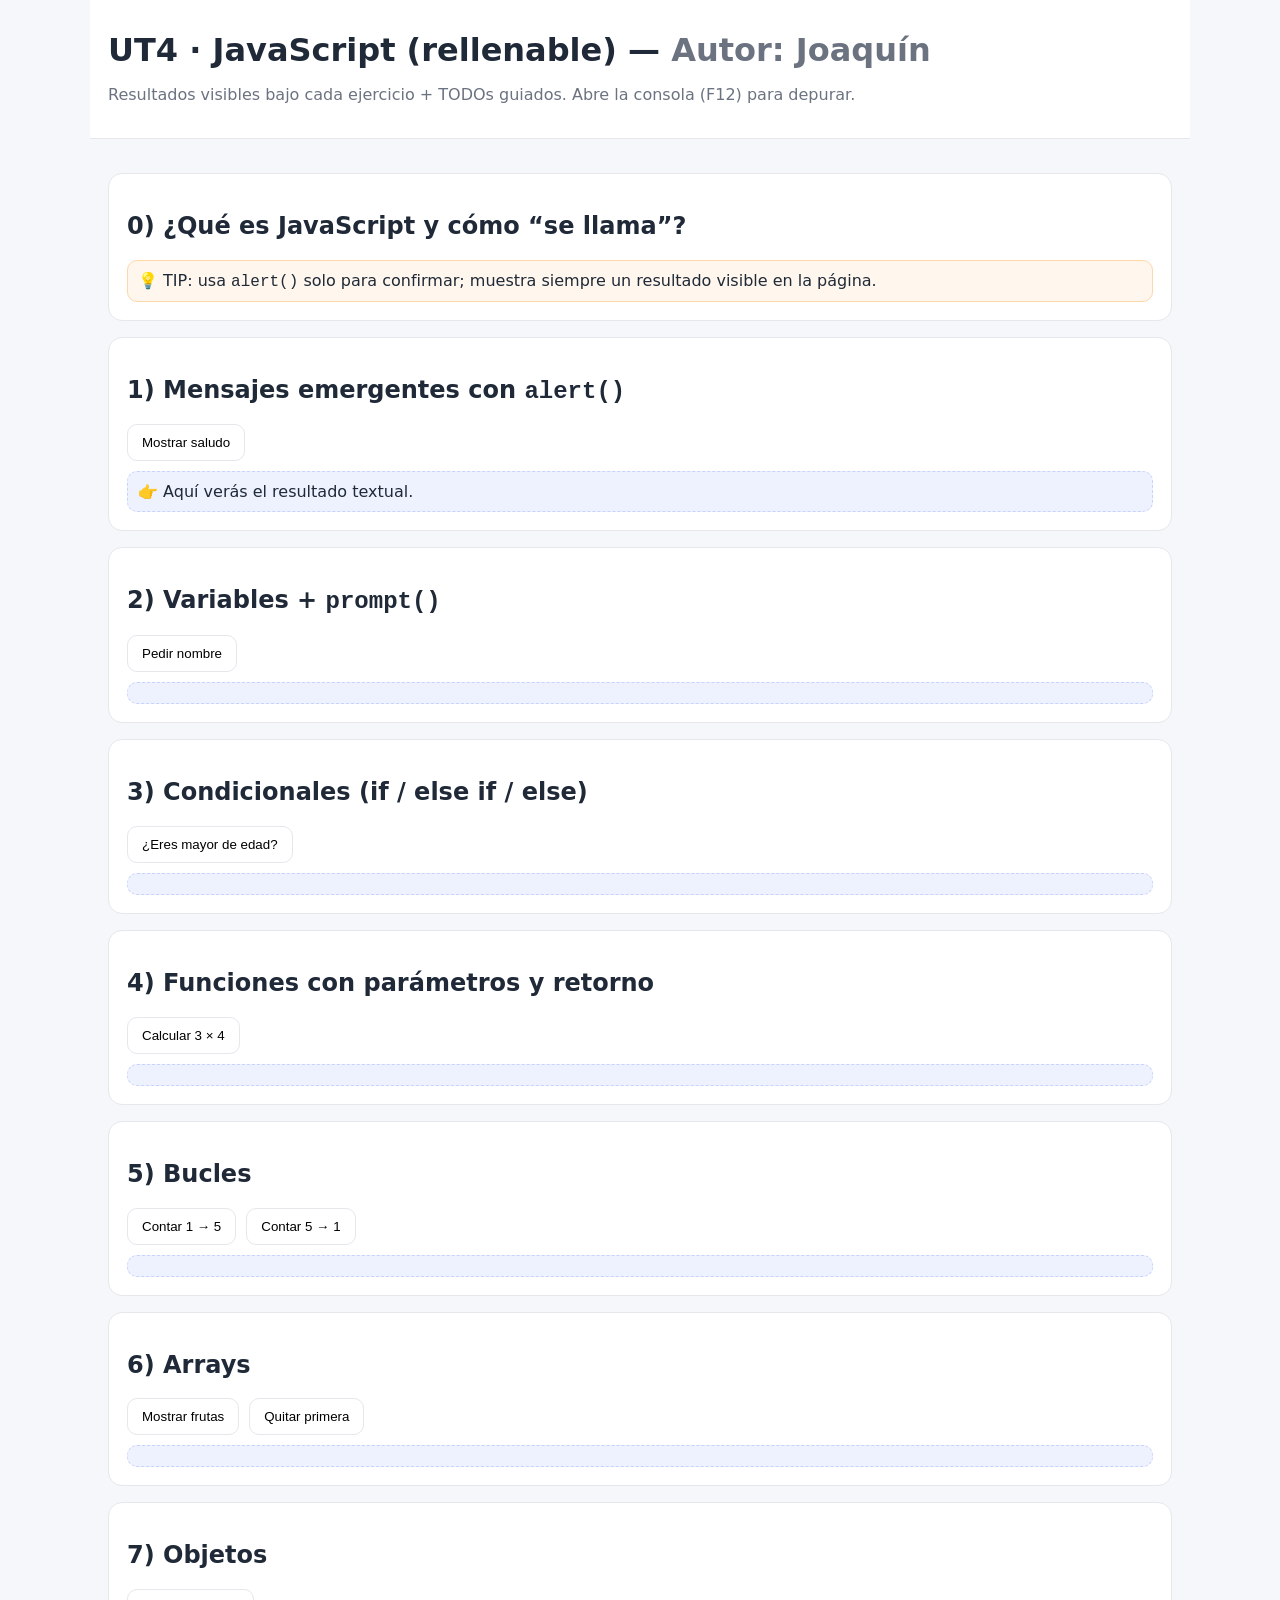
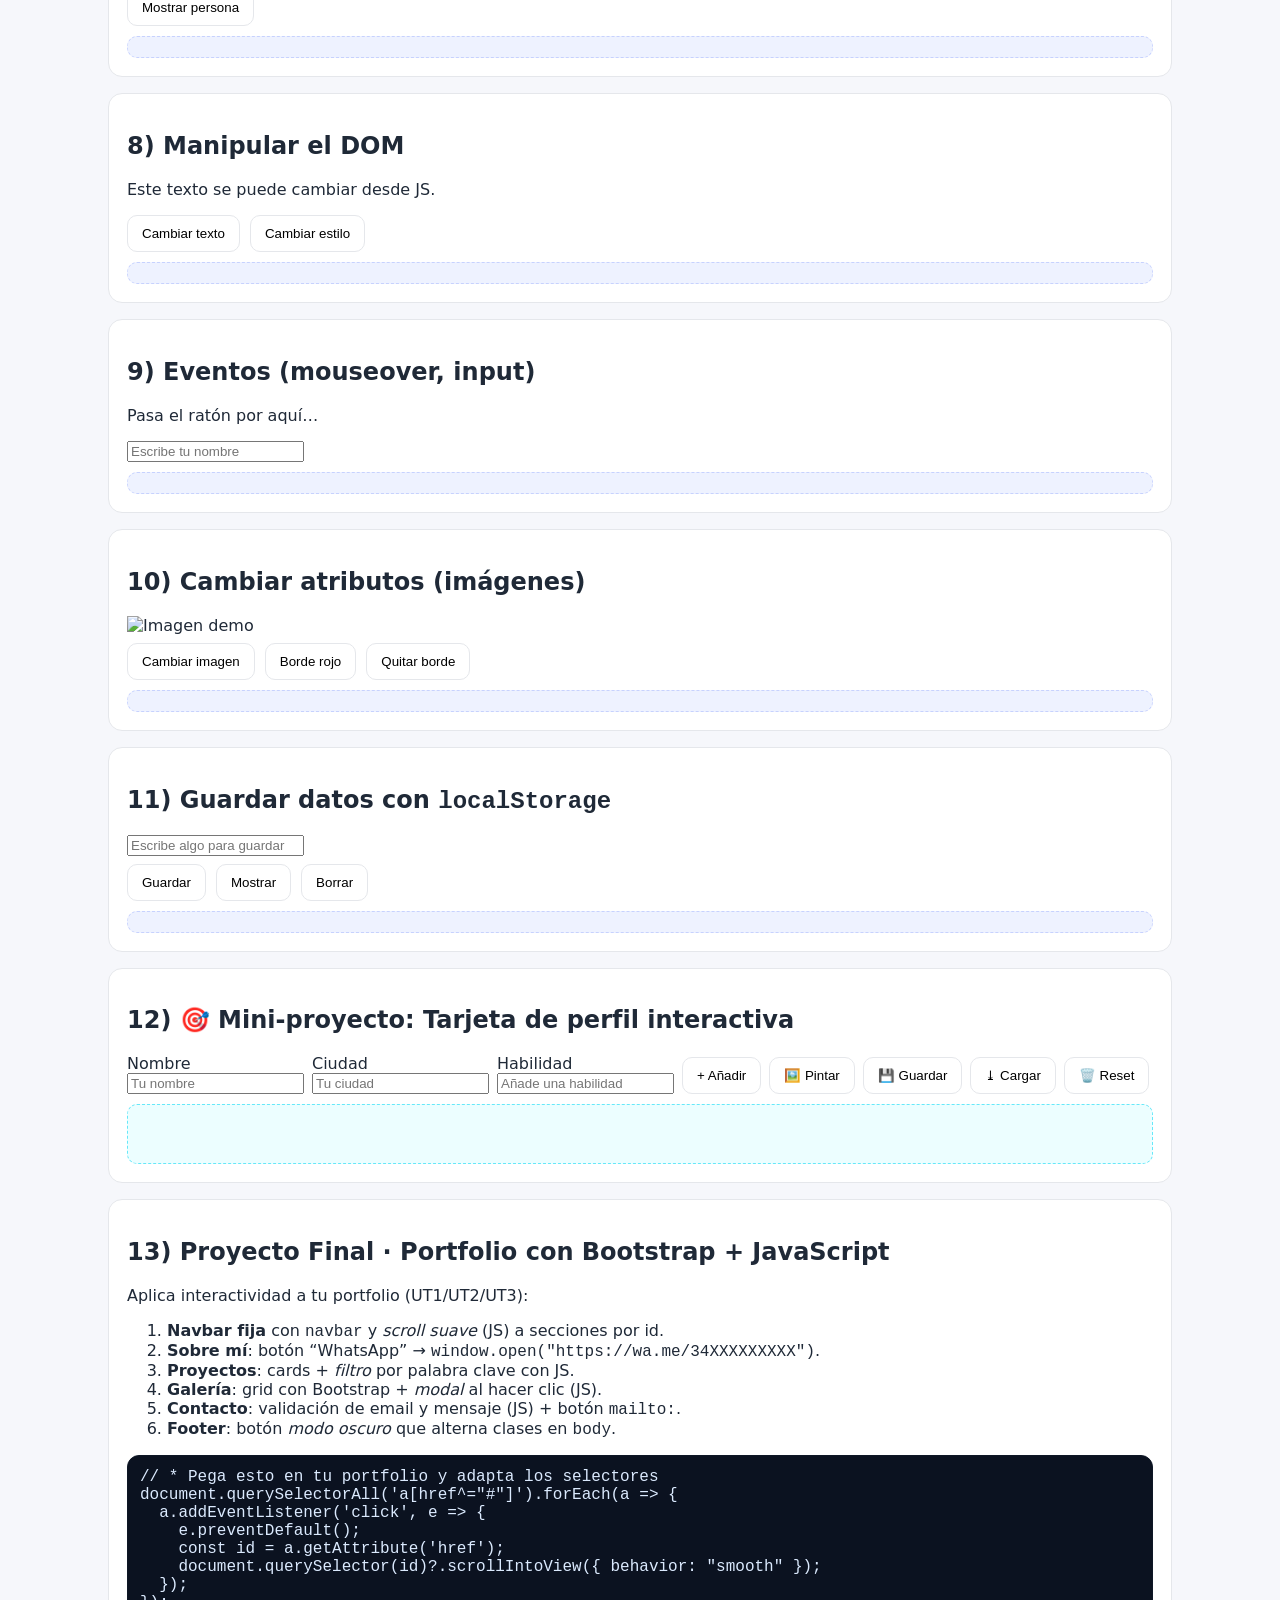
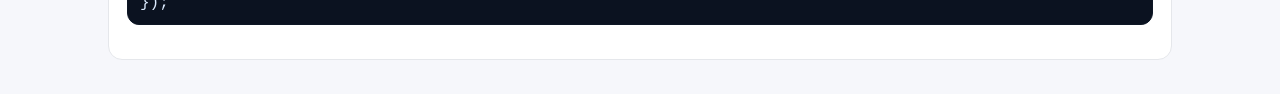
==== Curso Iniciacion/UT4_Plantilla_JavaScript_Rellenable.html @ c69c2118 "first commit" ====
<!DOCTYPE html>
<html lang="es">
<head>
  <meta charset="UTF-8" />
  <meta name="viewport" content="width=device-width, initial-scale=1.0"/>
  <title>UT4 · Plantilla JavaScript Rellenable (Ejemplo)</title>

  <!--
  ╔══════════════════════════════════════════════════════════════════╗
  ║       🧑‍🏫 CLASE JAVASCRIPT · PLANTILLA GUIADA (RELLENABLE)       ║
  ║       Autor: Joaquín — Nivel: iniciación                         ║
  ╚══════════════════════════════════════════════════════════════════╝

  Convención de comentarios (Better Comments):
    ! Importante   → idea clave
    ? Nota         → aclaración útil
    * Ejemplo      → fragmento de referencia
    TODO Alumno    → tarea concreta que tú completas
    ✅ Solución     → propuesta (comentada) para comparar

  Objetivo de UT4 (JavaScript):
    - Entender qué es JS y cómo se conecta a tu HTML.
    - Llamar funciones desde eventos (click, input...), modificar el DOM
      y ver SIEMPRE resultados en pantalla (no solo en alert/console).
    - Practicar variables, condicionales, funciones, bucles, arrays, objetos,
      eventos, DOM, atributos de imágenes y localStorage.
    - Terminar mejorando tu Portfolio (UT1/UT2/UT3) con interactividad.
  -->

  <style>
    :root{ --bg:#f6f7fb; --ink:#1f2937; --card:#ffffff; --muted:#6b7280; --accent:#2563eb; --line:#e5e7eb; }
    *{ box-sizing:border-box }
    body{ font-family: system-ui, -apple-system, Segoe UI, Roboto, Arial, sans-serif; background:var(--bg); color:var(--ink); margin:0; }
    header, main{ max-width:1100px; margin:0 auto; padding:18px }
    header{ position:sticky; top:0; background:var(--card); border-bottom:1px solid var(--line); z-index:10; }
    h1{ margin:.4em 0 }
    .muted{ color:var(--muted) }
    section{ background:var(--card); border:1px solid var(--line); border-radius:14px; padding:18px; margin:16px 0 }
    .acciones{ display:flex; gap:10px; flex-wrap:wrap; margin-top:8px }
    button{ padding:10px 14px; border-radius:10px; border:1px solid var(--line); background:#fff; cursor:pointer }
    button:hover{ transform:translateY(-1px); box-shadow:0 8px 18px rgba(0,0,0,.06) }
    .resultado{ margin-top:10px; padding:10px; background:#eef2ff; border:1px dashed #c7d2fe; border-radius:10px; min-height:22px }
    code, pre{ font-family: ui-monospace, SFMono-Regular, Menlo, Consolas, monospace }
    pre{ background:#0b1220; color:#dbeafe; padding:12px; border-radius:12px; overflow:auto; border:1px solid #0e1726 }
    .tip{ background:#fff7ed; border:1px solid #fed7aa; padding:10px; border-radius:10px; margin-top:10px; }
  </style>
</head>
<body>

<header>
  <h1>UT4 · JavaScript (rellenable) — <span class="muted">Autor: Joaquín</span></h1>
  <p class="muted">Resultados visibles bajo cada ejercicio + TODOs guiados. Abre la consola (F12) para depurar.</p>
</header>

<main>

  <!-- =========================================================
  0) INTRODUCCIÓN
  ========================================================== -->
  <section id="intro">
    <h2>0) ¿Qué es JavaScript y cómo “se llama”?</h2>
    <!--
      ! JS añade interactividad: responde a eventos y modifica el DOM.
      * Flujo típico:
        1) HTML define elementos (botones, textos…).
        2) El usuario hace algo (click) → se ejecuta una función JS.
        3) La función lee/cambia el DOM → ves el cambio en pantalla.
      ? Aquí cada ejercicio tiene un botón y una caja .resultado.
    -->
    <div class="tip">💡 TIP: usa <code>alert()</code> solo para confirmar; muestra siempre un resultado visible en la página.</div>
  </section>

  <!-- =========================================================
  1) alert()
  ========================================================== -->
  <section id="s1">
    <h2>1) Mensajes emergentes con <code>alert()</code></h2>
    <div class="acciones">
      <button onclick="saludar()">Mostrar saludo</button>
    </div>
    <div id="res1" class="resultado">👉 Aquí verás el resultado textual.</div>

    <script>
      function saludar(){
        alert("¡Hola! Bienvenido/a a JavaScript 🎉");
        document.getElementById('res1').innerText = "Se mostró un alert() de saludo.";
      }
    </script>

    <!-- TODO Alumno:
         Crea despedir() que muestre "¡Hasta luego!" y lo deje reflejado en #res1. -->
  </section>

  <!-- =========================================================
  2) prompt() + VARIABLES
  ========================================================== -->
  <section id="s2">
    <h2>2) Variables + <code>prompt()</code></h2>
    <!--
      ! let → variable que cambia | const → constante.
      * prompt(pregunta) devuelve texto o null.
    -->
    <div class="acciones">
      <button onclick="preguntarNombre()">Pedir nombre</button>
    </div>
    <div id="res2" class="resultado"></div>

    <script>
      function preguntarNombre(){
        const nombre = prompt("¿Cómo te llamas?");
        const res = document.getElementById('res2');
        if(nombre){ res.innerText = `Encantado/a, ${nombre}.`; alert(res.innerText); }
        else{ res.innerText = "No escribiste nombre."; }
      }
    </script>

    <!-- TODO Alumno:
         1) Crear preguntarCiudad() y mostrar "Vives en ...".
         2) BONUS: Combina nombre+ciudad en una frase con template strings. -->
  </section>

  <!-- =========================================================
  3) CONDICIONALES
  ========================================================== -->
  <section id="s3">
    <h2>3) Condicionales (if / else if / else)</h2>
    <div class="acciones">
      <button onclick="esMayor()">¿Eres mayor de edad?</button>
    </div>
    <div id="res3" class="resultado"></div>

    <script>
      function esMayor(){
        const edad = Number(prompt("¿Edad?"));
        let msg = "";
        if(Number.isNaN(edad)) msg = "Entrada no válida.";
        else if(edad >= 18) msg = "Mayor de edad ✅";
        else if(edad < 5) msg = "Bebé 👶";
        else msg = "Menor de edad 🚫";
        document.getElementById('res3').innerText = msg;
        alert(msg);
      }
    </script>

    <!-- TODO Alumno:
         comprobarTreinta(): "30 o más" / "menos de 30". BONUS: caso 13–17. -->
  </section>

  <!-- =========================================================
  4) FUNCIONES (parámetros y return)
  ========================================================== -->
  <section id="s4">
    <h2>4) Funciones con parámetros y retorno</h2>
    <div class="acciones">
      <button onclick="demoMultiplicar()">Calcular 3 × 4</button>
    </div>
    <div id="res4" class="resultado"></div>

    <script>
      function multiplicar(a,b){ return a*b; }
      function demoMultiplicar(){
        const r = multiplicar(3,4);
        document.getElementById('res4').innerText = "3 × 4 = " + r;
      }
    </script>

    <!-- TODO Alumno:
         restar(a,b) + demoRestar() con prompt y validación numérica. -->
  </section>

  <!-- =========================================================
  5) BUCLES
  ========================================================== -->
  <section id="s5">
    <h2>5) Bucles</h2>
    <div class="acciones">
      <button onclick="contarAsc()">Contar 1 → 5</button>
      <button onclick="contarDesc()">Contar 5 → 1</button>
    </div>
    <div id="res5" class="resultado"></div>

    <script>
      function contarAsc(){
        let s = "";
        for(let i=1;i<=5;i++){ s += i + (i<5?" • ":""); }
        document.getElementById('res5').innerText = s;
      }
      function contarDesc(){
        let s = "";
        for(let i=5;i>=1;i--){ s += i + (i>1?" • ":""); }
        document.getElementById('res5').innerText = s;
      }
    </script>

    <!-- TODO Alumno:
         Pares 2..10. BONUS: FizzBuzz 1..20. -->
  </section>

  <!-- =========================================================
  6) ARRAYS
  ========================================================== -->
  <section id="s6">
    <h2>6) Arrays</h2>
    <div class="acciones">
      <button onclick="listarFrutas()">Mostrar frutas</button>
      <button onclick="quitarPrimera()">Quitar primera</button>
    </div>
    <div id="res6" class="resultado"></div>

    <script>
      const frutas = ["manzana","banana","pera"];
      function renderFrutas(){ document.getElementById('res6').innerText = "Frutas: " + frutas.join(", "); }
      function listarFrutas(){ renderFrutas(); }
      function quitarPrimera(){ frutas.shift(); renderFrutas(); }
    </script>

    <!-- TODO Alumno:
         Crea animales[] y botón “Agregar animal” con push() + render. -->
  </section>

  <!-- =========================================================
  7) OBJETOS
  ========================================================== -->
  <section id="s7">
    <h2>7) Objetos</h2>
    <div class="acciones">
      <button onclick="mostrarPersona()">Mostrar persona</button>
    </div>
    <div id="res7" class="resultado"></div>

    <script>
      function mostrarPersona(){
        const persona = { nombre:"Alex", edad:28, ciudad:"Madrid" };
        document.getElementById('res7').innerText =
          `Me llamo ${persona.nombre}, tengo ${persona.edad} años y vivo en ${persona.ciudad}.`;
      }
    </script>

    <!-- TODO Alumno:
         Crea coche{marca,modelo,año} y muéstralo. BONUS: método resumen(). -->
  </section>

  <!-- =========================================================
  8) DOM: cambiar texto y estilos
  ========================================================== -->
  <section id="s8">
    <h2>8) Manipular el DOM</h2>
    <p id="pDemo">Este texto se puede cambiar desde JS.</p>
    <div class="acciones">
      <button onclick="cambiarTexto()">Cambiar texto</button>
      <button onclick="cambiarEstilo()">Cambiar estilo</button>
    </div>
    <div id="res8" class="resultado"></div>

    <script>
      function cambiarTexto(){
        const p = document.getElementById('pDemo');
        p.innerText = "¡Texto cambiado con JS!";
        document.getElementById('res8').innerText = "innerText actualizado.";
      }
      function cambiarEstilo(){
        const p = document.getElementById('pDemo');
        p.style.color = "#2563eb"; p.style.fontWeight = "700";
        document.getElementById('res8').innerText = "Aplicado color y negrita.";
      }
    </script>

    <!-- TODO Alumno:
         Botón para cursiva (fontStyle='italic'). BONUS: alternar negrita/normal. -->
  </section>

  <!-- =========================================================
  9) EVENTOS
  ========================================================== -->
  <section id="s9">
    <h2>9) Eventos (mouseover, input)</h2>
    <p id="textoEvento">Pasa el ratón por aquí…</p>
    <input id="nombreInput" type="text" placeholder="Escribe tu nombre" />
    <div id="res9" class="resultado"></div>

    <script>
      document.getElementById('textoEvento').addEventListener('mouseover', function(){
        this.style.color = "crimson";
        this.innerText = "¡Pasaste el ratón! 👋";
        document.getElementById('res9').innerText = "mouseover detectado.";
      });
      document.getElementById('nombreInput').addEventListener('input', function(){
        document.getElementById('res9').innerText = this.value ? "Escribiendo: " + this.value : "Vacío";
      });
    </script>

    <!-- TODO Alumno:
         mouseout para restaurar texto/color. -->
  </section>

  <!-- =========================================================
  10) IMÁGENES (atributos)
  ========================================================== -->
  <section id="s10">
    <h2>10) Cambiar atributos (imágenes)</h2>
    <img id="imgDemo" src="https://via.placeholder.com/200" alt="Imagen demo" />
    <div class="acciones">
      <button onclick="cambiarImagen()">Cambiar imagen</button>
      <button onclick="ponerBorde()">Borde rojo</button>
      <button onclick="quitarBorde()">Quitar borde</button>
    </div>
    <div id="res10" class="resultado"></div>

    <script>
      function cambiarImagen(){
        const img = document.getElementById('imgDemo');
        img.src = "https://picsum.photos/300"; img.alt = "Imagen aleatoria";
        document.getElementById('res10').innerText = "Imagen y alt actualizados.";
      }
      function ponerBorde(){ document.getElementById('imgDemo').style.border = "4px solid #ef4444";
        document.getElementById('res10').innerText = "Borde rojo aplicado."; }
      function quitarBorde(){ document.getElementById('imgDemo').style.border = "none";
        document.getElementById('res10').innerText = "Borde eliminado."; }
    </script>

    <!-- TODO Alumno:
         Botón que cambie solo el alt a “Mi imagen personalizada”. -->
  </section>

  <!-- =========================================================
  11) localStorage
  ========================================================== -->
  <section id="s11">
    <h2>11) Guardar datos con <code>localStorage</code></h2>
    <input id="datoGuardar" type="text" placeholder="Escribe algo para guardar" />
    <div class="acciones">
      <button onclick="guardarDato()">Guardar</button>
      <button onclick="mostrarDato()">Mostrar</button>
      <button onclick="borrarDato()">Borrar</button>
    </div>
    <div id="res11" class="resultado"></div>

    <script>
      function guardarDato(){ const v = document.getElementById('datoGuardar').value;
        localStorage.setItem("miDato", v);
        document.getElementById('res11').innerText = "Dato guardado ✅"; }
      function mostrarDato(){ const v = localStorage.getItem("miDato");
        document.getElementById('res11').innerText = "Dato guardado: " + (v ?? "(ninguno)"); }
      function borrarDato(){ localStorage.removeItem("miDato");
        document.getElementById('res11').innerText = "Dato borrado 🗑️"; }
    </script>

    <!-- TODO Alumno:
         Guarda un objeto {nombre, edad} con JSON.stringify/parse y muéstralo. -->
  </section>

  <!-- =========================================================
  12) MINI PROYECTO · Tarjeta de perfil
  ========================================================== -->
  <section id="s12">
    <h2>12) 🎯 Mini‑proyecto: Tarjeta de perfil interactiva</h2>
    <div class="acciones" style="gap:8px; align-items:flex-end; flex-wrap:wrap">
      <div><label>Nombre</label><br><input id="pfNombre" type="text" placeholder="Tu nombre"></div>
      <div><label>Ciudad</label><br><input id="pfCiudad" type="text" placeholder="Tu ciudad"></div>
      <div><label>Habilidad</label><br><input id="pfSkill" type="text" placeholder="Añade una habilidad"></div>
      <button onclick="agregarSkill()">+ Añadir</button>
      <button onclick="pintarPerfil()">🖼️ Pintar</button>
      <button onclick="guardarPerfil()">💾 Guardar</button>
      <button onclick="cargarPerfil()">⤓ Cargar</button>
      <button onclick="resetPerfil()">🗑️ Reset</button>
    </div>
    <div id="perfilCard" class="resultado" style="background:#ecfeff; border-color:#67e8f9; min-height:60px"></div>

    <script>
      const perfil = { nombre:"", ciudad:"", skills:[] };
      function agregarSkill(){ const s = document.getElementById('pfSkill').value.trim();
        if(!s) return; perfil.skills.push(s); document.getElementById('pfSkill').value=""; pintarPerfil(); }
      function pintarPerfil(){
        perfil.nombre = document.getElementById('pfNombre').value.trim();
        perfil.ciudad = document.getElementById('pfCiudad').value.trim();
        const lista = perfil.skills.map(sk=>`<li>${sk}</li>`).join("");
        document.getElementById('perfilCard').innerHTML =
          `<h3>${perfil.nombre||"Sin nombre"}</h3><p class="muted">📍 ${perfil.ciudad||"Sin ciudad"}</p><h4>Habilidades</h4><ul>${lista||"<li>(Añade habilidades)</li>"}</ul>`;
      }
      function guardarPerfil(){ localStorage.setItem("perfilJS", JSON.stringify(perfil));
        document.getElementById('perfilCard').insertAdjacentHTML('beforeend', `<p class="muted">Guardado ✅</p>`); }
      function cargarPerfil(){ const raw = localStorage.getItem("perfilJS"); if(!raw) return;
        const data = JSON.parse(raw); perfil.nombre=data.nombre||""; perfil.ciudad=data.ciudad||"";
        perfil.skills=Array.isArray(data.skills)?data.skills:[];
        document.getElementById('pfNombre').value=perfil.nombre; document.getElementById('pfCiudad').value=perfil.ciudad; document.getElementById('pfSkill').value="";
        pintarPerfil(); }
      function resetPerfil(){ perfil.nombre=""; perfil.ciudad=""; perfil.skills=[];
        document.getElementById('pfNombre').value=""; document.getElementById('pfCiudad').value=""; document.getElementById('pfSkill').value="";
        pintarPerfil(); }
    </script>

    <!-- TODO Alumno:
         Eliminar última habilidad (pop). BONUS: Exportar JSON del perfil. -->
  </section>

  <!-- =========================================================
  13) PROYECTO FINAL · Portfolio con Bootstrap + JavaScript
  ========================================================== -->
  <section id="s13">
    <h2>13) Proyecto Final · Portfolio con Bootstrap + JavaScript</h2>
    <p>Aplica interactividad a tu portfolio (UT1/UT2/UT3):</p>

    <ol>
      <li><strong>Navbar fija</strong> con <code>navbar</code> y <em>scroll suave</em> (JS) a secciones por id.</li>
      <li><strong>Sobre mí</strong>: botón “WhatsApp” → <code>window.open("https://wa.me/34XXXXXXXXX")</code>.</li>
      <li><strong>Proyectos</strong>: cards + <em>filtro</em> por palabra clave con JS.</li>
      <li><strong>Galería</strong>: grid con Bootstrap + <em>modal</em> al hacer clic (JS).</li>
      <li><strong>Contacto</strong>: validación de email y mensaje (JS) + botón <code>mailto:</code>.</li>
      <li><strong>Footer</strong>: botón <em>modo oscuro</em> que alterna clases en <code>body</code>.</li>
    </ol>

    <!-- * Ejemplo mínimo de scroll suave -->
    <pre><code>// * Pega esto en tu portfolio y adapta los selectores
document.querySelectorAll('a[href^="#"]').forEach(a => {
  a.addEventListener('click', e => {
    e.preventDefault();
    const id = a.getAttribute('href');
    document.querySelector(id)?.scrollIntoView({ behavior: "smooth" });
  });
});</code></pre>

    <!-- TODO Alumno:
         ✔ Integra estas mejoras en TU portfolio.
         ✔ Prueba en móvil/escritorio (responsive).
         ✔ Publica en Netlify/Vercel si quieres compartirlo. -->
  </section>

</main>

</body>
</html>
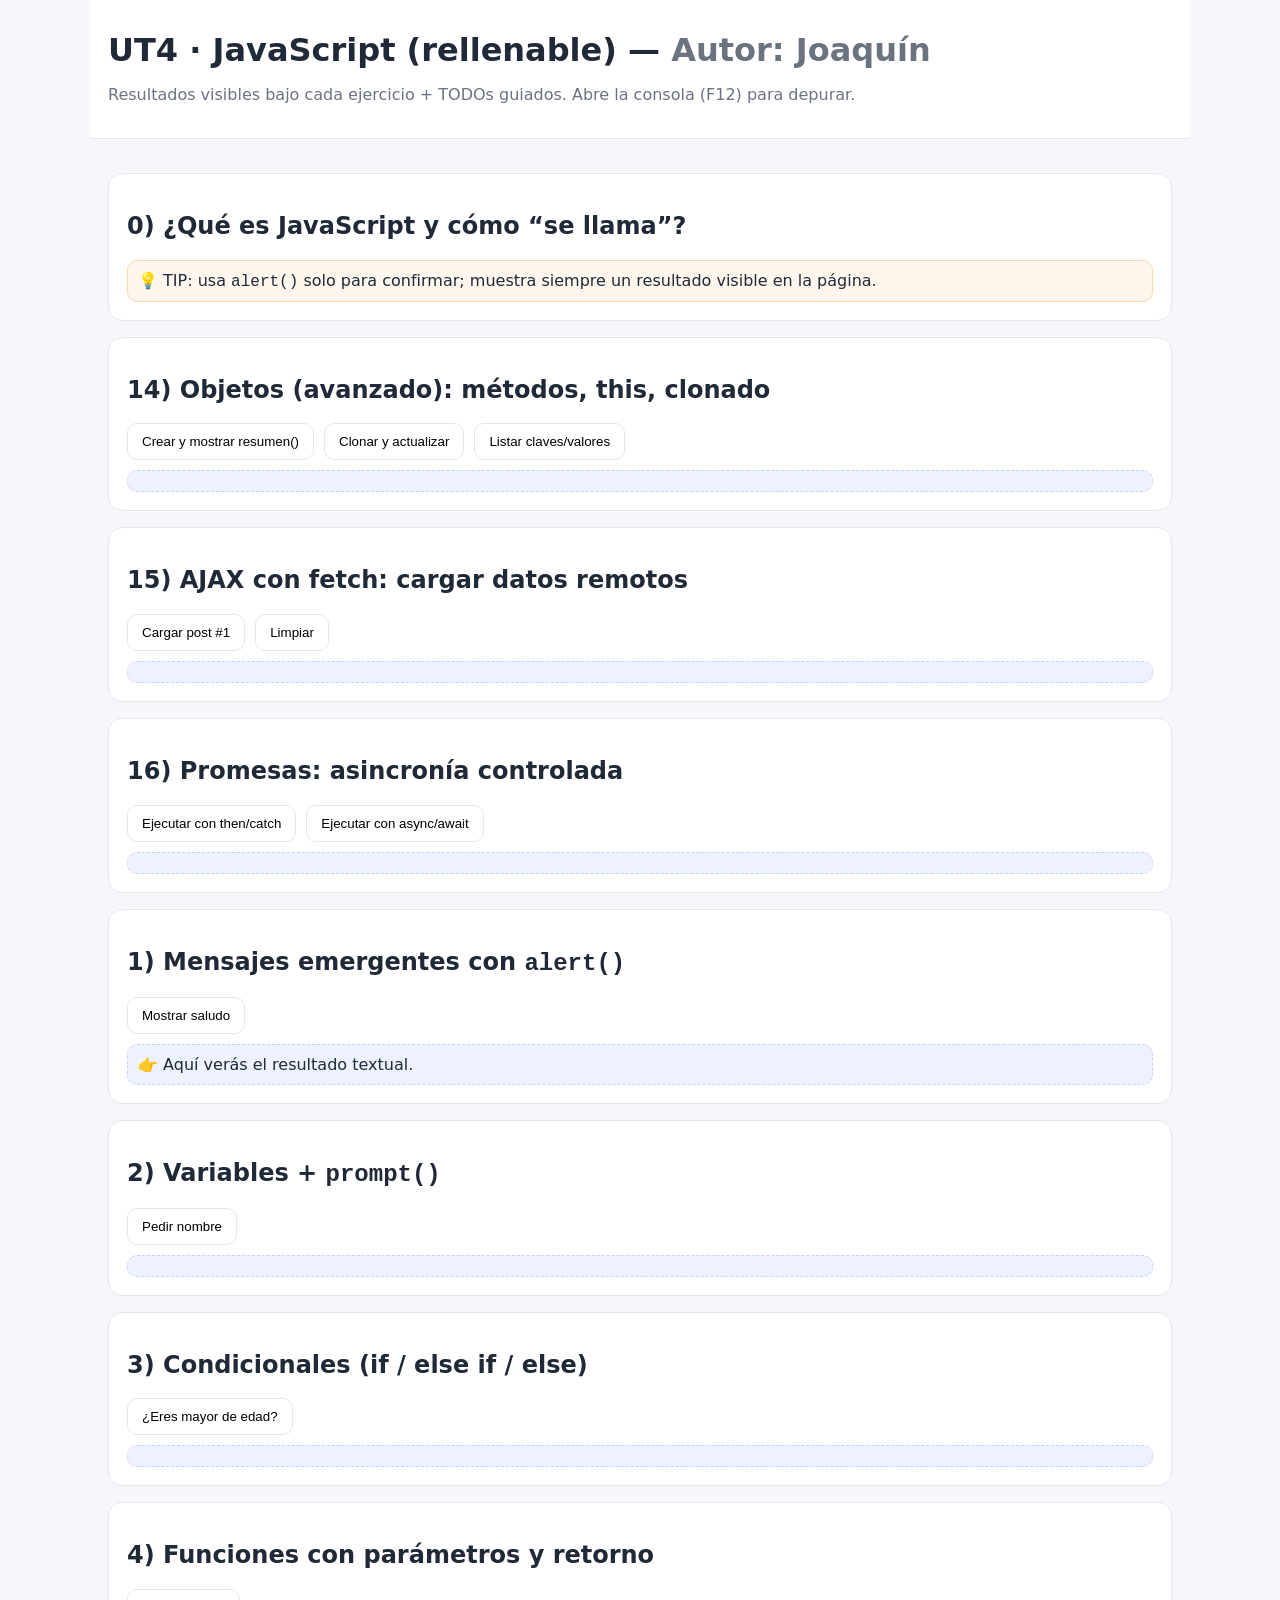
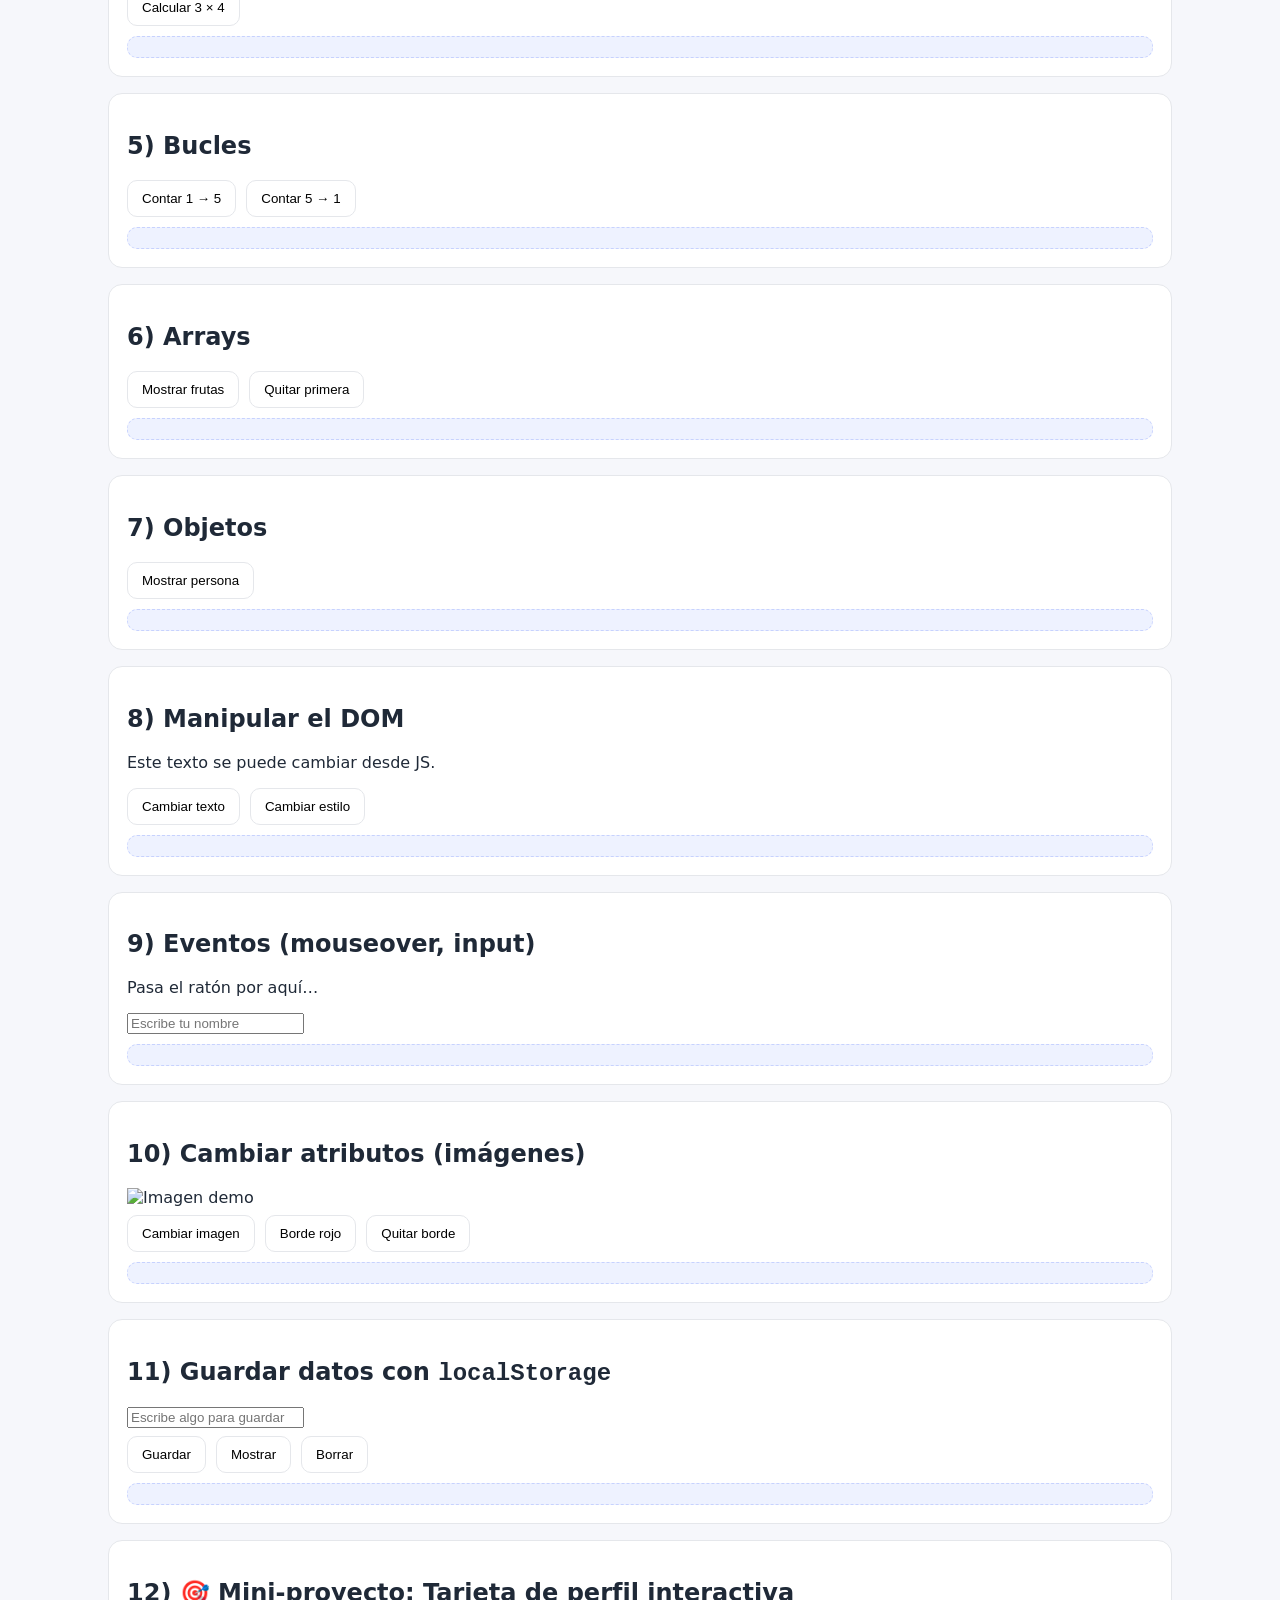
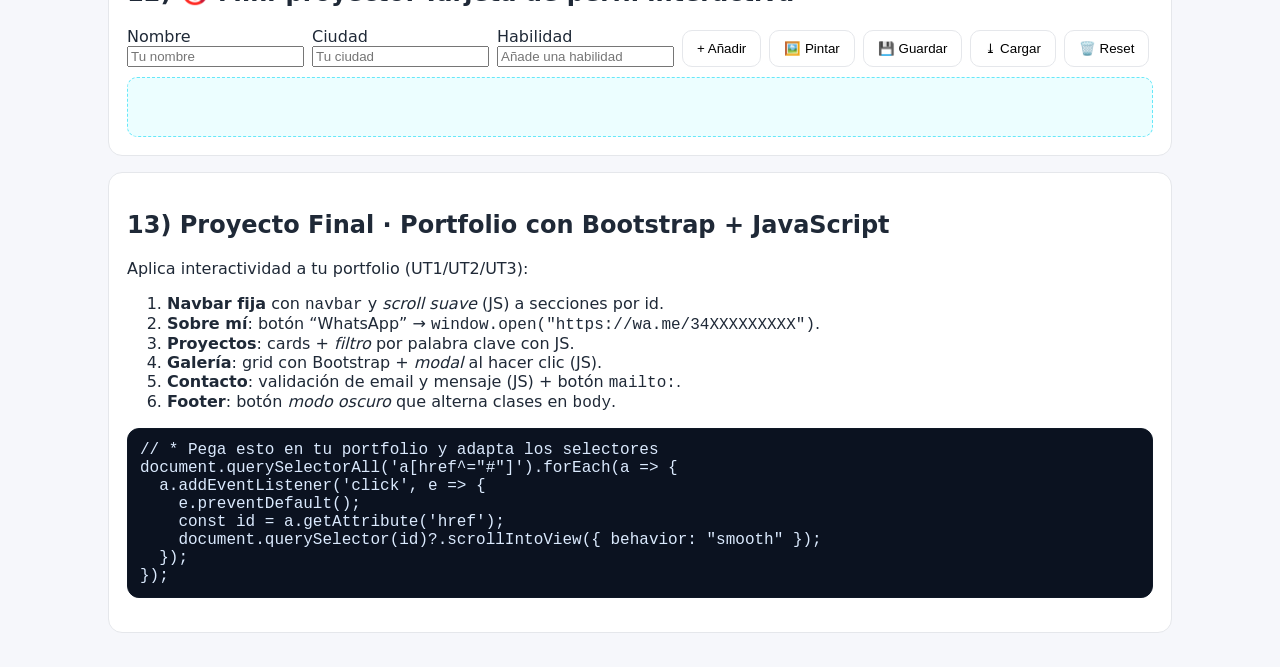
==== commit 9fb9205d: "subida" ====
--- a/Curso Iniciacion/UT4_Plantilla_JavaScript_Rellenable.html
+++ b/Curso Iniciacion/UT4_Plantilla_JavaScript_Rellenable.html
@@ -71,6 +71,130 @@
   </section>
 
   <!-- =========================================================
+  14) OBJETOS (avanzado)
+  ========================================================== -->
+  <section id="s14">
+    <h2>14) Objetos (avanzado): métodos, this, clonado</h2>
+    <div class="acciones">
+      <button onclick="mostrarResumenPersona()">Crear y mostrar resumen()</button>
+      <button onclick="clonarYActualizar()">Clonar y actualizar</button>
+      <button onclick="listarClavesValores()">Listar claves/valores</button>
+    </div>
+    <div id="res14" class="resultado"></div>
+
+    <script>
+      // Ejemplo de objeto con método que usa 'this'
+      const personaAvz = {
+        nombre: "Lucía",
+        edad: 32,
+        ciudad: "Sevilla",
+        saludo: function(){ return `Soy ${this.nombre} de ${this.ciudad}.`; }
+      };
+      function mostrarResumenPersona(){
+        const { nombre, edad, ciudad } = personaAvz; // destructuring
+        const msg = `${personaAvz.saludo()} Tengo ${edad} años.`;
+        document.getElementById('res14').innerText = msg;
+      }
+      function clonarYActualizar(){
+        // Clonar superficialmente con spread y actualizar un campo
+        const copia = { ...personaAvz, ciudad: "Valencia" };
+        document.getElementById('res14').innerText =
+          `Clonado: ${copia.nombre} ahora vive en ${copia.ciudad}. (Original: ${personaAvz.ciudad})`;
+      }
+      function listarClavesValores(){
+        const claves = Object.keys(personaAvz).join(', ');
+        const vals = Object.values(personaAvz).map(v => typeof v === 'function' ? '[función]' : v).join(', ');
+        document.getElementById('res14').innerHTML =
+          `<strong>Claves:</strong> ${claves}<br><strong>Valores:</strong> ${vals}`;
+      }
+    </script>
+
+    <!-- TODO Alumno:
+         1) Añade un método cambiarCiudad(nueva) que actualice this.ciudad y repinte el resultado.
+         2) BONUS: Crea un objeto coche con método resumen() y compáralo con personaAvz. -->
+  </section>
+
+  <!-- =========================================================
+  15) AJAX (fetch a API pública)
+  ========================================================== -->
+  <section id="s15">
+    <h2>15) AJAX con fetch: cargar datos remotos</h2>
+    <div class="acciones">
+      <button onclick="cargarPost()">Cargar post #1</button>
+      <button onclick="limpiarPost()">Limpiar</button>
+    </div>
+    <div id="res15" class="resultado"></div>
+
+    <script>
+      async function cargarPost(){
+        const box = document.getElementById('res15');
+        box.innerText = 'Cargando...';
+        try{
+          const resp = await fetch('https://jsonplaceholder.typicode.com/posts/1');
+          if(!resp.ok) throw new Error('HTTP ' + resp.status);
+          const data = await resp.json();
+          box.innerHTML = `<strong>${data.title}</strong><br><span class="muted">ID: ${data.id}</span><p>${data.body}</p>`;
+        }catch(err){
+          box.innerText = 'Error al cargar: ' + err.message;
+        }
+      }
+      function limpiarPost(){ document.getElementById('res15').innerText = ''; }
+    </script>
+
+    <!-- TODO Alumno:
+         1) Cambia la URL para cargar el post con id indicado por prompt().
+         2) BONUS: Carga los comentarios del post y muéstralos como lista. -->
+  </section>
+
+  <!-- =========================================================
+  16) PROMESAS (then/catch y async/await)
+  ========================================================== -->
+  <section id="s16">
+    <h2>16) Promesas: asincronía controlada</h2>
+    <div class="acciones">
+      <button onclick="demoPromiseThen()">Ejecutar con then/catch</button>
+      <button onclick="demoPromiseAwait()">Ejecutar con async/await</button>
+    </div>
+    <div id="res16" class="resultado"></div>
+
+    <script>
+      // Crea una promesa que resuelve o rechaza tras 1.2s
+      function tareaAsincrona(exito=true){
+        return new Promise((resolve, reject) => {
+          setTimeout(() => {
+            if(exito) resolve('✅ Operación completada');
+            else reject(new Error('❌ Falló la operación'));
+          }, 1200);
+        });
+      }
+      function demoPromiseThen(){
+        const box = document.getElementById('res16');
+        box.innerText = 'Ejecutando...';
+        // 50% éxito/fracaso para ver ambos caminos
+        const ok = Math.random() >= 0.5;
+        tareaAsincrona(ok)
+          .then(msg => { box.innerText = msg; })
+          .catch(err => { box.innerText = 'Error: ' + err.message; })
+          .finally(() => { box.insertAdjacentHTML('beforeend', '<br><span class="muted">(finalizó)</span>'); });
+      }
+      async function demoPromiseAwait(){
+        const box = document.getElementById('res16');
+        box.innerText = 'Esperando resultado...';
+        try{
+          const msg = await tareaAsincrona(true);
+          box.innerText = msg + ' (vía await)';
+        }catch(err){
+          box.innerText = 'Error: ' + err.message;
+        }
+      }
+    </script>
+
+    <!-- TODO Alumno:
+         1) Cambia tareaAsincrona para que reciba un tiempo (ms) por prompt() y muestra una barra de progreso simple.
+         2) BONUS: Encadena dos promesas (A -> B) y maneja errores con recuperación. -->
+  </section>
+
+  <!-- =========================================================
   1) alert()
   ========================================================== -->
   <section id="s1">
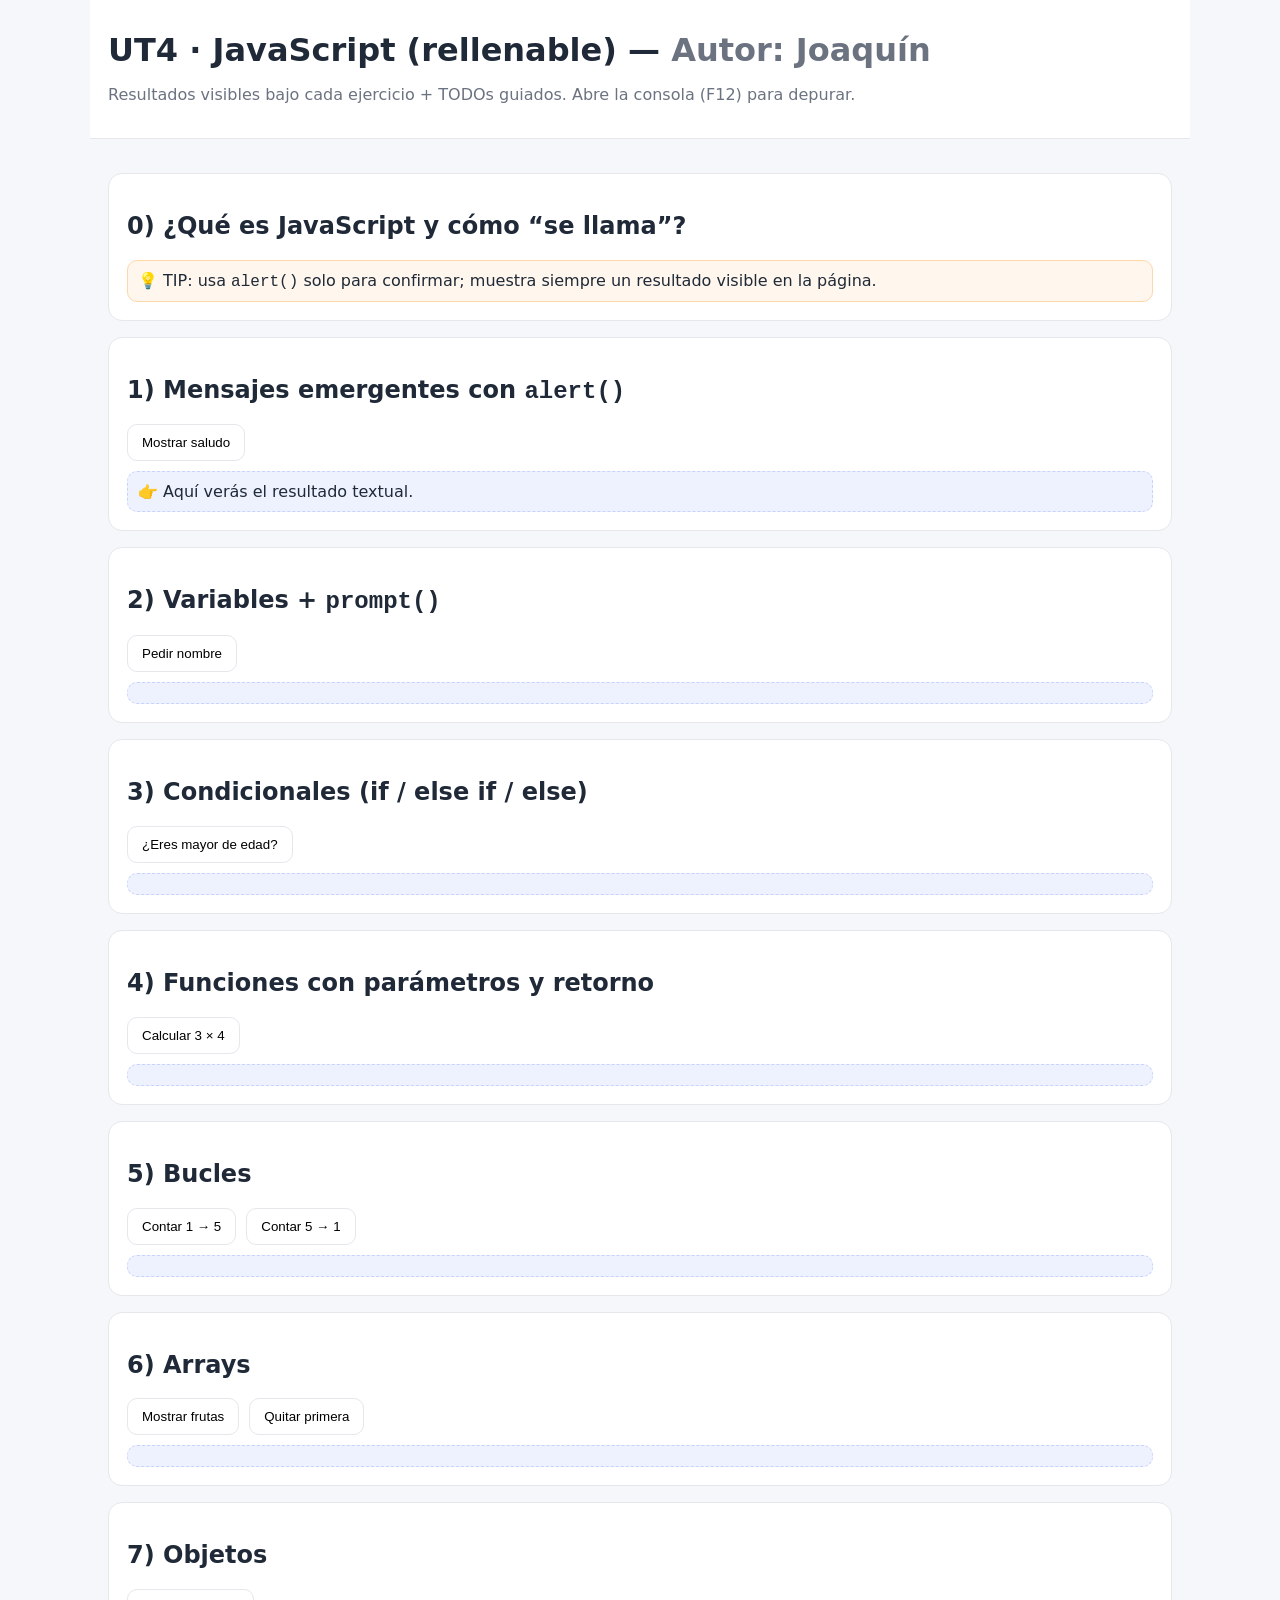
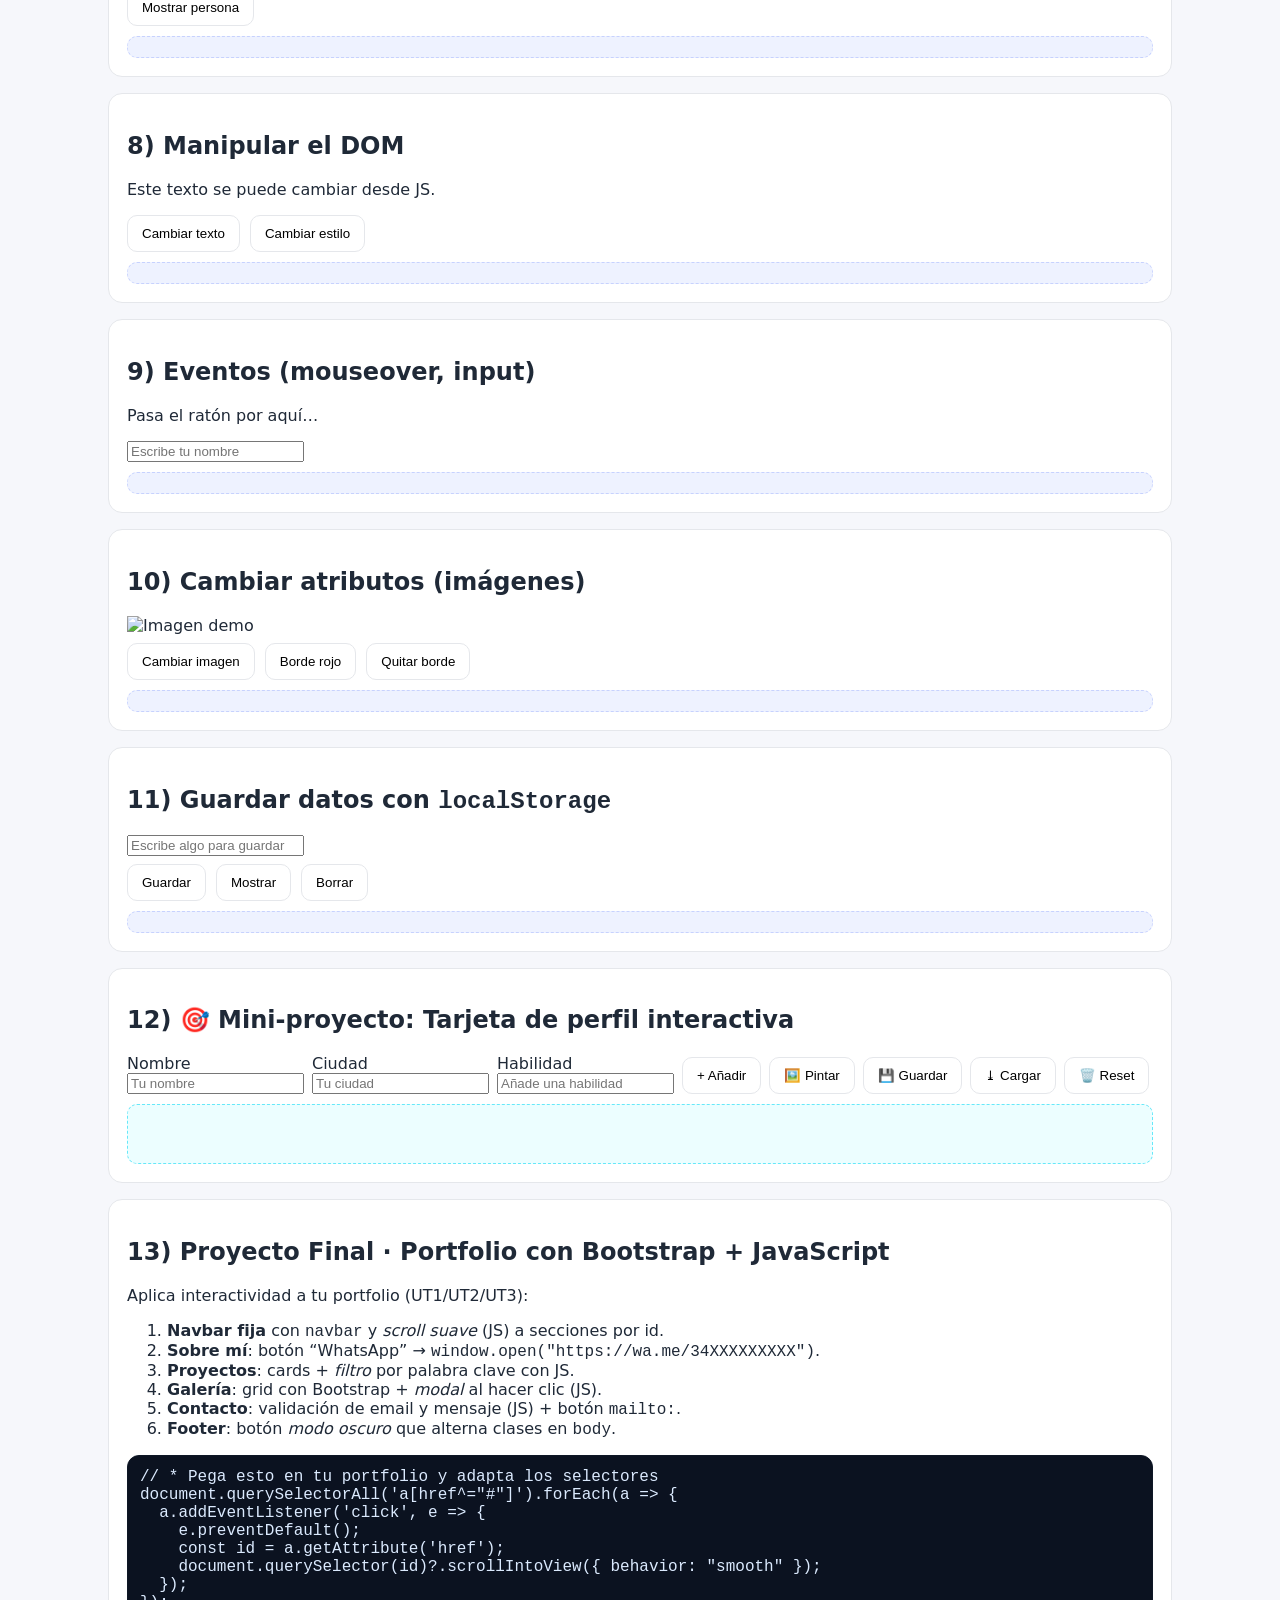
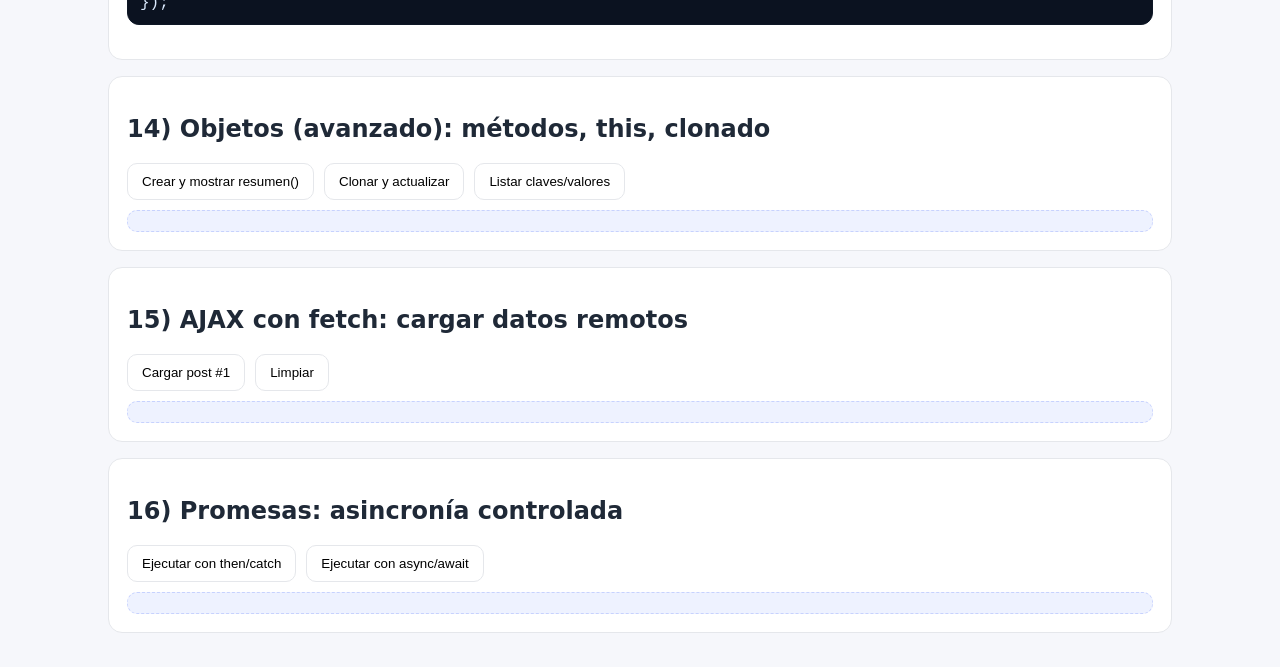
==== commit ecc5602a: "subida" ====
--- a/Curso Iniciacion/UT4_Plantilla_JavaScript_Rellenable.html
+++ b/Curso Iniciacion/UT4_Plantilla_JavaScript_Rellenable.html
@@ -70,6 +70,362 @@
     <div class="tip">💡 TIP: usa <code>alert()</code> solo para confirmar; muestra siempre un resultado visible en la página.</div>
   </section>
 
+
+  <!-- =========================================================
+  1) alert()
+  ========================================================== -->
+  <section id="s1">
+    <h2>1) Mensajes emergentes con <code>alert()</code></h2>
+    <div class="acciones">
+      <button onclick="saludar()">Mostrar saludo</button>
+    </div>
+    <div id="res1" class="resultado">👉 Aquí verás el resultado textual.</div>
+
+    <script>
+      function saludar(){
+        alert("¡Hola! Bienvenido/a a JavaScript 🎉");
+        document.getElementById('res1').innerText = "Se mostró un alert() de saludo.";
+      }
+    </script>
+
+    <!-- TODO Alumno:
+         Crea despedir() que muestre "¡Hasta luego!" y lo deje reflejado en #res1. -->
+  </section>
+
+  <!-- =========================================================
+  2) prompt() + VARIABLES
+  ========================================================== -->
+  <section id="s2">
+    <h2>2) Variables + <code>prompt()</code></h2>
+    <!--
+      ! let → variable que cambia | const → constante.
+      * prompt(pregunta) devuelve texto o null.
+    -->
+    <div class="acciones">
+      <button onclick="preguntarNombre()">Pedir nombre</button>
+    </div>
+    <div id="res2" class="resultado"></div>
+
+    <script>
+      function preguntarNombre(){
+        const nombre = prompt("¿Cómo te llamas?");
+        const res = document.getElementById('res2');
+        if(nombre){ res.innerText = `Encantado/a, ${nombre}.`; alert(res.innerText); }
+        else{ res.innerText = "No escribiste nombre."; }
+      }
+    </script>
+
+    <!-- TODO Alumno:
+         1) Crear preguntarCiudad() y mostrar "Vives en ...".
+         2) BONUS: Combina nombre+ciudad en una frase con template strings. -->
+  </section>
+
+  <!-- =========================================================
+  3) CONDICIONALES
+  ========================================================== -->
+  <section id="s3">
+    <h2>3) Condicionales (if / else if / else)</h2>
+    <div class="acciones">
+      <button onclick="esMayor()">¿Eres mayor de edad?</button>
+    </div>
+    <div id="res3" class="resultado"></div>
+
+    <script>
+      function esMayor(){
+        const edad = Number(prompt("¿Edad?"));
+        let msg = "";
+        if(Number.isNaN(edad)) msg = "Entrada no válida.";
+        else if(edad >= 18) msg = "Mayor de edad ✅";
+        else if(edad < 5) msg = "Bebé 👶";
+        else msg = "Menor de edad 🚫";
+        document.getElementById('res3').innerText = msg;
+        alert(msg);
+      }
+    </script>
+
+    <!-- TODO Alumno:
+         comprobarTreinta(): "30 o más" / "menos de 30". BONUS: caso 13–17. -->
+  </section>
+
+  <!-- =========================================================
+  4) FUNCIONES (parámetros y return)
+  ========================================================== -->
+  <section id="s4">
+    <h2>4) Funciones con parámetros y retorno</h2>
+    <div class="acciones">
+      <button onclick="demoMultiplicar()">Calcular 3 × 4</button>
+    </div>
+    <div id="res4" class="resultado"></div>
+
+    <script>
+      function multiplicar(a,b){ return a*b; }
+      function demoMultiplicar(){
+        const r = multiplicar(3,4);
+        document.getElementById('res4').innerText = "3 × 4 = " + r;
+      }
+    </script>
+
+    <!-- TODO Alumno:
+         restar(a,b) + demoRestar() con prompt y validación numérica. -->
+  </section>
+
+  <!-- =========================================================
+  5) BUCLES
+  ========================================================== -->
+  <section id="s5">
+    <h2>5) Bucles</h2>
+    <div class="acciones">
+      <button onclick="contarAsc()">Contar 1 → 5</button>
+      <button onclick="contarDesc()">Contar 5 → 1</button>
+    </div>
+    <div id="res5" class="resultado"></div>
+
+    <script>
+      function contarAsc(){
+        let s = "";
+        for(let i=1;i<=5;i++){ s += i + (i<5?" • ":""); }
+        document.getElementById('res5').innerText = s;
+      }
+      function contarDesc(){
+        let s = "";
+        for(let i=5;i>=1;i--){ s += i + (i>1?" • ":""); }
+        document.getElementById('res5').innerText = s;
+      }
+    </script>
+
+    <!-- TODO Alumno:
+         Pares 2..10. BONUS: FizzBuzz 1..20. -->
+  </section>
+
+  <!-- =========================================================
+  6) ARRAYS
+  ========================================================== -->
+  <section id="s6">
+    <h2>6) Arrays</h2>
+    <div class="acciones">
+      <button onclick="listarFrutas()">Mostrar frutas</button>
+      <button onclick="quitarPrimera()">Quitar primera</button>
+    </div>
+    <div id="res6" class="resultado"></div>
+
+    <script>
+      const frutas = ["manzana","banana","pera"];
+      function renderFrutas(){ document.getElementById('res6').innerText = "Frutas: " + frutas.join(", "); }
+      function listarFrutas(){ renderFrutas(); }
+      function quitarPrimera(){ frutas.shift(); renderFrutas(); }
+    </script>
+
+    <!-- TODO Alumno:
+         Crea animales[] y botón “Agregar animal” con push() + render. -->
+  </section>
+
+  <!-- =========================================================
+  7) OBJETOS
+  ========================================================== -->
+  <section id="s7">
+    <h2>7) Objetos</h2>
+    <div class="acciones">
+      <button onclick="mostrarPersona()">Mostrar persona</button>
+    </div>
+    <div id="res7" class="resultado"></div>
+
+    <script>
+      function mostrarPersona(){
+        const persona = { nombre:"Alex", edad:28, ciudad:"Madrid" };
+        document.getElementById('res7').innerText =
+          `Me llamo ${persona.nombre}, tengo ${persona.edad} años y vivo en ${persona.ciudad}.`;
+      }
+    </script>
+
+    <!-- TODO Alumno:
+         Crea coche{marca,modelo,año} y muéstralo. BONUS: método resumen(). -->
+  </section>
+
+  <!-- =========================================================
+  8) DOM: cambiar texto y estilos
+  ========================================================== -->
+  <section id="s8">
+    <h2>8) Manipular el DOM</h2>
+    <p id="pDemo">Este texto se puede cambiar desde JS.</p>
+    <div class="acciones">
+      <button onclick="cambiarTexto()">Cambiar texto</button>
+      <button onclick="cambiarEstilo()">Cambiar estilo</button>
+    </div>
+    <div id="res8" class="resultado"></div>
+
+    <script>
+      function cambiarTexto(){
+        const p = document.getElementById('pDemo');
+        p.innerText = "¡Texto cambiado con JS!";
+        document.getElementById('res8').innerText = "innerText actualizado.";
+      }
+      function cambiarEstilo(){
+        const p = document.getElementById('pDemo');
+        p.style.color = "#2563eb"; p.style.fontWeight = "700";
+        document.getElementById('res8').innerText = "Aplicado color y negrita.";
+      }
+    </script>
+
+    <!-- TODO Alumno:
+         Botón para cursiva (fontStyle='italic'). BONUS: alternar negrita/normal. -->
+  </section>
+
+  <!-- =========================================================
+  9) EVENTOS
+  ========================================================== -->
+  <section id="s9">
+    <h2>9) Eventos (mouseover, input)</h2>
+    <p id="textoEvento">Pasa el ratón por aquí…</p>
+    <input id="nombreInput" type="text" placeholder="Escribe tu nombre" />
+    <div id="res9" class="resultado"></div>
+
+    <script>
+      document.getElementById('textoEvento').addEventListener('mouseover', function(){
+        this.style.color = "crimson";
+        this.innerText = "¡Pasaste el ratón! 👋";
+        document.getElementById('res9').innerText = "mouseover detectado.";
+      });
+      document.getElementById('nombreInput').addEventListener('input', function(){
+        document.getElementById('res9').innerText = this.value ? "Escribiendo: " + this.value : "Vacío";
+      });
+    </script>
+
+    <!-- TODO Alumno:
+         mouseout para restaurar texto/color. -->
+  </section>
+
+  <!-- =========================================================
+  10) IMÁGENES (atributos)
+  ========================================================== -->
+  <section id="s10">
+    <h2>10) Cambiar atributos (imágenes)</h2>
+    <img id="imgDemo" src="https://via.placeholder.com/200" alt="Imagen demo" />
+    <div class="acciones">
+      <button onclick="cambiarImagen()">Cambiar imagen</button>
+      <button onclick="ponerBorde()">Borde rojo</button>
+      <button onclick="quitarBorde()">Quitar borde</button>
+    </div>
+    <div id="res10" class="resultado"></div>
+
+    <script>
+      function cambiarImagen(){
+        const img = document.getElementById('imgDemo');
+        img.src = "https://picsum.photos/300"; img.alt = "Imagen aleatoria";
+        document.getElementById('res10').innerText = "Imagen y alt actualizados.";
+      }
+      function ponerBorde(){ document.getElementById('imgDemo').style.border = "4px solid #ef4444";
+        document.getElementById('res10').innerText = "Borde rojo aplicado."; }
+      function quitarBorde(){ document.getElementById('imgDemo').style.border = "none";
+        document.getElementById('res10').innerText = "Borde eliminado."; }
+    </script>
+
+    <!-- TODO Alumno:
+         Botón que cambie solo el alt a “Mi imagen personalizada”. -->
+  </section>
+
+  <!-- =========================================================
+  11) localStorage
+  ========================================================== -->
+  <section id="s11">
+    <h2>11) Guardar datos con <code>localStorage</code></h2>
+    <input id="datoGuardar" type="text" placeholder="Escribe algo para guardar" />
+    <div class="acciones">
+      <button onclick="guardarDato()">Guardar</button>
+      <button onclick="mostrarDato()">Mostrar</button>
+      <button onclick="borrarDato()">Borrar</button>
+    </div>
+    <div id="res11" class="resultado"></div>
+
+    <script>
+      function guardarDato(){ const v = document.getElementById('datoGuardar').value;
+        localStorage.setItem("miDato", v);
+        document.getElementById('res11').innerText = "Dato guardado ✅"; }
+      function mostrarDato(){ const v = localStorage.getItem("miDato");
+        document.getElementById('res11').innerText = "Dato guardado: " + (v ?? "(ninguno)"); }
+      function borrarDato(){ localStorage.removeItem("miDato");
+        document.getElementById('res11').innerText = "Dato borrado 🗑️"; }
+    </script>
+
+    <!-- TODO Alumno:
+         Guarda un objeto {nombre, edad} con JSON.stringify/parse y muéstralo. -->
+  </section>
+
+  <!-- =========================================================
+  12) MINI PROYECTO · Tarjeta de perfil
+  ========================================================== -->
+  <section id="s12">
+    <h2>12) 🎯 Mini‑proyecto: Tarjeta de perfil interactiva</h2>
+    <div class="acciones" style="gap:8px; align-items:flex-end; flex-wrap:wrap">
+      <div><label>Nombre</label><br><input id="pfNombre" type="text" placeholder="Tu nombre"></div>
+      <div><label>Ciudad</label><br><input id="pfCiudad" type="text" placeholder="Tu ciudad"></div>
+      <div><label>Habilidad</label><br><input id="pfSkill" type="text" placeholder="Añade una habilidad"></div>
+      <button onclick="agregarSkill()">+ Añadir</button>
+      <button onclick="pintarPerfil()">🖼️ Pintar</button>
+      <button onclick="guardarPerfil()">💾 Guardar</button>
+      <button onclick="cargarPerfil()">⤓ Cargar</button>
+      <button onclick="resetPerfil()">🗑️ Reset</button>
+    </div>
+    <div id="perfilCard" class="resultado" style="background:#ecfeff; border-color:#67e8f9; min-height:60px"></div>
+
+    <script>
+      const perfil = { nombre:"", ciudad:"", skills:[] };
+      function agregarSkill(){ const s = document.getElementById('pfSkill').value.trim();
+        if(!s) return; perfil.skills.push(s); document.getElementById('pfSkill').value=""; pintarPerfil(); }
+      function pintarPerfil(){
+        perfil.nombre = document.getElementById('pfNombre').value.trim();
+        perfil.ciudad = document.getElementById('pfCiudad').value.trim();
+        const lista = perfil.skills.map(sk=>`<li>${sk}</li>`).join("");
+        document.getElementById('perfilCard').innerHTML =
+          `<h3>${perfil.nombre||"Sin nombre"}</h3><p class="muted">📍 ${perfil.ciudad||"Sin ciudad"}</p><h4>Habilidades</h4><ul>${lista||"<li>(Añade habilidades)</li>"}</ul>`;
+      }
+      function guardarPerfil(){ localStorage.setItem("perfilJS", JSON.stringify(perfil));
+        document.getElementById('perfilCard').insertAdjacentHTML('beforeend', `<p class="muted">Guardado ✅</p>`); }
+      function cargarPerfil(){ const raw = localStorage.getItem("perfilJS"); if(!raw) return;
+        const data = JSON.parse(raw); perfil.nombre=data.nombre||""; perfil.ciudad=data.ciudad||"";
+        perfil.skills=Array.isArray(data.skills)?data.skills:[];
+        document.getElementById('pfNombre').value=perfil.nombre; document.getElementById('pfCiudad').value=perfil.ciudad; document.getElementById('pfSkill').value="";
+        pintarPerfil(); }
+      function resetPerfil(){ perfil.nombre=""; perfil.ciudad=""; perfil.skills=[];
+        document.getElementById('pfNombre').value=""; document.getElementById('pfCiudad').value=""; document.getElementById('pfSkill').value="";
+        pintarPerfil(); }
+    </script>
+
+    <!-- TODO Alumno:
+         Eliminar última habilidad (pop). BONUS: Exportar JSON del perfil. -->
+  </section>
+
+  <!-- =========================================================
+  13) PROYECTO FINAL · Portfolio con Bootstrap + JavaScript
+  ========================================================== -->
+  <section id="s13">
+    <h2>13) Proyecto Final · Portfolio con Bootstrap + JavaScript</h2>
+    <p>Aplica interactividad a tu portfolio (UT1/UT2/UT3):</p>
+
+    <ol>
+      <li><strong>Navbar fija</strong> con <code>navbar</code> y <em>scroll suave</em> (JS) a secciones por id.</li>
+      <li><strong>Sobre mí</strong>: botón “WhatsApp” → <code>window.open("https://wa.me/34XXXXXXXXX")</code>.</li>
+      <li><strong>Proyectos</strong>: cards + <em>filtro</em> por palabra clave con JS.</li>
+      <li><strong>Galería</strong>: grid con Bootstrap + <em>modal</em> al hacer clic (JS).</li>
+      <li><strong>Contacto</strong>: validación de email y mensaje (JS) + botón <code>mailto:</code>.</li>
+      <li><strong>Footer</strong>: botón <em>modo oscuro</em> que alterna clases en <code>body</code>.</li>
+    </ol>
+
+    <!-- * Ejemplo mínimo de scroll suave -->
+    <pre><code>// * Pega esto en tu portfolio y adapta los selectores
+document.querySelectorAll('a[href^="#"]').forEach(a => {
+  a.addEventListener('click', e => {
+    e.preventDefault();
+    const id = a.getAttribute('href');
+    document.querySelector(id)?.scrollIntoView({ behavior: "smooth" });
+  });
+});</code></pre>
+
+    <!-- TODO Alumno:
+         ✔ Integra estas mejoras en TU portfolio.
+         ✔ Prueba en móvil/escritorio (responsive).
+         ✔ Publica en Netlify/Vercel si quieres compartirlo. -->
+  </section>
+
   <!-- =========================================================
   14) OBJETOS (avanzado)
   ========================================================== -->
@@ -194,361 +550,6 @@
          2) BONUS: Encadena dos promesas (A -> B) y maneja errores con recuperación. -->
   </section>
 
-  <!-- =========================================================
-  1) alert()
-  ========================================================== -->
-  <section id="s1">
-    <h2>1) Mensajes emergentes con <code>alert()</code></h2>
-    <div class="acciones">
-      <button onclick="saludar()">Mostrar saludo</button>
-    </div>
-    <div id="res1" class="resultado">👉 Aquí verás el resultado textual.</div>
-
-    <script>
-      function saludar(){
-        alert("¡Hola! Bienvenido/a a JavaScript 🎉");
-        document.getElementById('res1').innerText = "Se mostró un alert() de saludo.";
-      }
-    </script>
-
-    <!-- TODO Alumno:
-         Crea despedir() que muestre "¡Hasta luego!" y lo deje reflejado en #res1. -->
-  </section>
-
-  <!-- =========================================================
-  2) prompt() + VARIABLES
-  ========================================================== -->
-  <section id="s2">
-    <h2>2) Variables + <code>prompt()</code></h2>
-    <!--
-      ! let → variable que cambia | const → constante.
-      * prompt(pregunta) devuelve texto o null.
-    -->
-    <div class="acciones">
-      <button onclick="preguntarNombre()">Pedir nombre</button>
-    </div>
-    <div id="res2" class="resultado"></div>
-
-    <script>
-      function preguntarNombre(){
-        const nombre = prompt("¿Cómo te llamas?");
-        const res = document.getElementById('res2');
-        if(nombre){ res.innerText = `Encantado/a, ${nombre}.`; alert(res.innerText); }
-        else{ res.innerText = "No escribiste nombre."; }
-      }
-    </script>
-
-    <!-- TODO Alumno:
-         1) Crear preguntarCiudad() y mostrar "Vives en ...".
-         2) BONUS: Combina nombre+ciudad en una frase con template strings. -->
-  </section>
-
-  <!-- =========================================================
-  3) CONDICIONALES
-  ========================================================== -->
-  <section id="s3">
-    <h2>3) Condicionales (if / else if / else)</h2>
-    <div class="acciones">
-      <button onclick="esMayor()">¿Eres mayor de edad?</button>
-    </div>
-    <div id="res3" class="resultado"></div>
-
-    <script>
-      function esMayor(){
-        const edad = Number(prompt("¿Edad?"));
-        let msg = "";
-        if(Number.isNaN(edad)) msg = "Entrada no válida.";
-        else if(edad >= 18) msg = "Mayor de edad ✅";
-        else if(edad < 5) msg = "Bebé 👶";
-        else msg = "Menor de edad 🚫";
-        document.getElementById('res3').innerText = msg;
-        alert(msg);
-      }
-    </script>
-
-    <!-- TODO Alumno:
-         comprobarTreinta(): "30 o más" / "menos de 30". BONUS: caso 13–17. -->
-  </section>
-
-  <!-- =========================================================
-  4) FUNCIONES (parámetros y return)
-  ========================================================== -->
-  <section id="s4">
-    <h2>4) Funciones con parámetros y retorno</h2>
-    <div class="acciones">
-      <button onclick="demoMultiplicar()">Calcular 3 × 4</button>
-    </div>
-    <div id="res4" class="resultado"></div>
-
-    <script>
-      function multiplicar(a,b){ return a*b; }
-      function demoMultiplicar(){
-        const r = multiplicar(3,4);
-        document.getElementById('res4').innerText = "3 × 4 = " + r;
-      }
-    </script>
-
-    <!-- TODO Alumno:
-         restar(a,b) + demoRestar() con prompt y validación numérica. -->
-  </section>
-
-  <!-- =========================================================
-  5) BUCLES
-  ========================================================== -->
-  <section id="s5">
-    <h2>5) Bucles</h2>
-    <div class="acciones">
-      <button onclick="contarAsc()">Contar 1 → 5</button>
-      <button onclick="contarDesc()">Contar 5 → 1</button>
-    </div>
-    <div id="res5" class="resultado"></div>
-
-    <script>
-      function contarAsc(){
-        let s = "";
-        for(let i=1;i<=5;i++){ s += i + (i<5?" • ":""); }
-        document.getElementById('res5').innerText = s;
-      }
-      function contarDesc(){
-        let s = "";
-        for(let i=5;i>=1;i--){ s += i + (i>1?" • ":""); }
-        document.getElementById('res5').innerText = s;
-      }
-    </script>
-
-    <!-- TODO Alumno:
-         Pares 2..10. BONUS: FizzBuzz 1..20. -->
-  </section>
-
-  <!-- =========================================================
-  6) ARRAYS
-  ========================================================== -->
-  <section id="s6">
-    <h2>6) Arrays</h2>
-    <div class="acciones">
-      <button onclick="listarFrutas()">Mostrar frutas</button>
-      <button onclick="quitarPrimera()">Quitar primera</button>
-    </div>
-    <div id="res6" class="resultado"></div>
-
-    <script>
-      const frutas = ["manzana","banana","pera"];
-      function renderFrutas(){ document.getElementById('res6').innerText = "Frutas: " + frutas.join(", "); }
-      function listarFrutas(){ renderFrutas(); }
-      function quitarPrimera(){ frutas.shift(); renderFrutas(); }
-    </script>
-
-    <!-- TODO Alumno:
-         Crea animales[] y botón “Agregar animal” con push() + render. -->
-  </section>
-
-  <!-- =========================================================
-  7) OBJETOS
-  ========================================================== -->
-  <section id="s7">
-    <h2>7) Objetos</h2>
-    <div class="acciones">
-      <button onclick="mostrarPersona()">Mostrar persona</button>
-    </div>
-    <div id="res7" class="resultado"></div>
-
-    <script>
-      function mostrarPersona(){
-        const persona = { nombre:"Alex", edad:28, ciudad:"Madrid" };
-        document.getElementById('res7').innerText =
-          `Me llamo ${persona.nombre}, tengo ${persona.edad} años y vivo en ${persona.ciudad}.`;
-      }
-    </script>
-
-    <!-- TODO Alumno:
-         Crea coche{marca,modelo,año} y muéstralo. BONUS: método resumen(). -->
-  </section>
-
-  <!-- =========================================================
-  8) DOM: cambiar texto y estilos
-  ========================================================== -->
-  <section id="s8">
-    <h2>8) Manipular el DOM</h2>
-    <p id="pDemo">Este texto se puede cambiar desde JS.</p>
-    <div class="acciones">
-      <button onclick="cambiarTexto()">Cambiar texto</button>
-      <button onclick="cambiarEstilo()">Cambiar estilo</button>
-    </div>
-    <div id="res8" class="resultado"></div>
-
-    <script>
-      function cambiarTexto(){
-        const p = document.getElementById('pDemo');
-        p.innerText = "¡Texto cambiado con JS!";
-        document.getElementById('res8').innerText = "innerText actualizado.";
-      }
-      function cambiarEstilo(){
-        const p = document.getElementById('pDemo');
-        p.style.color = "#2563eb"; p.style.fontWeight = "700";
-        document.getElementById('res8').innerText = "Aplicado color y negrita.";
-      }
-    </script>
-
-    <!-- TODO Alumno:
-         Botón para cursiva (fontStyle='italic'). BONUS: alternar negrita/normal. -->
-  </section>
-
-  <!-- =========================================================
-  9) EVENTOS
-  ========================================================== -->
-  <section id="s9">
-    <h2>9) Eventos (mouseover, input)</h2>
-    <p id="textoEvento">Pasa el ratón por aquí…</p>
-    <input id="nombreInput" type="text" placeholder="Escribe tu nombre" />
-    <div id="res9" class="resultado"></div>
-
-    <script>
-      document.getElementById('textoEvento').addEventListener('mouseover', function(){
-        this.style.color = "crimson";
-        this.innerText = "¡Pasaste el ratón! 👋";
-        document.getElementById('res9').innerText = "mouseover detectado.";
-      });
-      document.getElementById('nombreInput').addEventListener('input', function(){
-        document.getElementById('res9').innerText = this.value ? "Escribiendo: " + this.value : "Vacío";
-      });
-    </script>
-
-    <!-- TODO Alumno:
-         mouseout para restaurar texto/color. -->
-  </section>
-
-  <!-- =========================================================
-  10) IMÁGENES (atributos)
-  ========================================================== -->
-  <section id="s10">
-    <h2>10) Cambiar atributos (imágenes)</h2>
-    <img id="imgDemo" src="https://via.placeholder.com/200" alt="Imagen demo" />
-    <div class="acciones">
-      <button onclick="cambiarImagen()">Cambiar imagen</button>
-      <button onclick="ponerBorde()">Borde rojo</button>
-      <button onclick="quitarBorde()">Quitar borde</button>
-    </div>
-    <div id="res10" class="resultado"></div>
-
-    <script>
-      function cambiarImagen(){
-        const img = document.getElementById('imgDemo');
-        img.src = "https://picsum.photos/300"; img.alt = "Imagen aleatoria";
-        document.getElementById('res10').innerText = "Imagen y alt actualizados.";
-      }
-      function ponerBorde(){ document.getElementById('imgDemo').style.border = "4px solid #ef4444";
-        document.getElementById('res10').innerText = "Borde rojo aplicado."; }
-      function quitarBorde(){ document.getElementById('imgDemo').style.border = "none";
-        document.getElementById('res10').innerText = "Borde eliminado."; }
-    </script>
-
-    <!-- TODO Alumno:
-         Botón que cambie solo el alt a “Mi imagen personalizada”. -->
-  </section>
-
-  <!-- =========================================================
-  11) localStorage
-  ========================================================== -->
-  <section id="s11">
-    <h2>11) Guardar datos con <code>localStorage</code></h2>
-    <input id="datoGuardar" type="text" placeholder="Escribe algo para guardar" />
-    <div class="acciones">
-      <button onclick="guardarDato()">Guardar</button>
-      <button onclick="mostrarDato()">Mostrar</button>
-      <button onclick="borrarDato()">Borrar</button>
-    </div>
-    <div id="res11" class="resultado"></div>
-
-    <script>
-      function guardarDato(){ const v = document.getElementById('datoGuardar').value;
-        localStorage.setItem("miDato", v);
-        document.getElementById('res11').innerText = "Dato guardado ✅"; }
-      function mostrarDato(){ const v = localStorage.getItem("miDato");
-        document.getElementById('res11').innerText = "Dato guardado: " + (v ?? "(ninguno)"); }
-      function borrarDato(){ localStorage.removeItem("miDato");
-        document.getElementById('res11').innerText = "Dato borrado 🗑️"; }
-    </script>
-
-    <!-- TODO Alumno:
-         Guarda un objeto {nombre, edad} con JSON.stringify/parse y muéstralo. -->
-  </section>
-
-  <!-- =========================================================
-  12) MINI PROYECTO · Tarjeta de perfil
-  ========================================================== -->
-  <section id="s12">
-    <h2>12) 🎯 Mini‑proyecto: Tarjeta de perfil interactiva</h2>
-    <div class="acciones" style="gap:8px; align-items:flex-end; flex-wrap:wrap">
-      <div><label>Nombre</label><br><input id="pfNombre" type="text" placeholder="Tu nombre"></div>
-      <div><label>Ciudad</label><br><input id="pfCiudad" type="text" placeholder="Tu ciudad"></div>
-      <div><label>Habilidad</label><br><input id="pfSkill" type="text" placeholder="Añade una habilidad"></div>
-      <button onclick="agregarSkill()">+ Añadir</button>
-      <button onclick="pintarPerfil()">🖼️ Pintar</button>
-      <button onclick="guardarPerfil()">💾 Guardar</button>
-      <button onclick="cargarPerfil()">⤓ Cargar</button>
-      <button onclick="resetPerfil()">🗑️ Reset</button>
-    </div>
-    <div id="perfilCard" class="resultado" style="background:#ecfeff; border-color:#67e8f9; min-height:60px"></div>
-
-    <script>
-      const perfil = { nombre:"", ciudad:"", skills:[] };
-      function agregarSkill(){ const s = document.getElementById('pfSkill').value.trim();
-        if(!s) return; perfil.skills.push(s); document.getElementById('pfSkill').value=""; pintarPerfil(); }
-      function pintarPerfil(){
-        perfil.nombre = document.getElementById('pfNombre').value.trim();
-        perfil.ciudad = document.getElementById('pfCiudad').value.trim();
-        const lista = perfil.skills.map(sk=>`<li>${sk}</li>`).join("");
-        document.getElementById('perfilCard').innerHTML =
-          `<h3>${perfil.nombre||"Sin nombre"}</h3><p class="muted">📍 ${perfil.ciudad||"Sin ciudad"}</p><h4>Habilidades</h4><ul>${lista||"<li>(Añade habilidades)</li>"}</ul>`;
-      }
-      function guardarPerfil(){ localStorage.setItem("perfilJS", JSON.stringify(perfil));
-        document.getElementById('perfilCard').insertAdjacentHTML('beforeend', `<p class="muted">Guardado ✅</p>`); }
-      function cargarPerfil(){ const raw = localStorage.getItem("perfilJS"); if(!raw) return;
-        const data = JSON.parse(raw); perfil.nombre=data.nombre||""; perfil.ciudad=data.ciudad||"";
-        perfil.skills=Array.isArray(data.skills)?data.skills:[];
-        document.getElementById('pfNombre').value=perfil.nombre; document.getElementById('pfCiudad').value=perfil.ciudad; document.getElementById('pfSkill').value="";
-        pintarPerfil(); }
-      function resetPerfil(){ perfil.nombre=""; perfil.ciudad=""; perfil.skills=[];
-        document.getElementById('pfNombre').value=""; document.getElementById('pfCiudad').value=""; document.getElementById('pfSkill').value="";
-        pintarPerfil(); }
-    </script>
-
-    <!-- TODO Alumno:
-         Eliminar última habilidad (pop). BONUS: Exportar JSON del perfil. -->
-  </section>
-
-  <!-- =========================================================
-  13) PROYECTO FINAL · Portfolio con Bootstrap + JavaScript
-  ========================================================== -->
-  <section id="s13">
-    <h2>13) Proyecto Final · Portfolio con Bootstrap + JavaScript</h2>
-    <p>Aplica interactividad a tu portfolio (UT1/UT2/UT3):</p>
-
-    <ol>
-      <li><strong>Navbar fija</strong> con <code>navbar</code> y <em>scroll suave</em> (JS) a secciones por id.</li>
-      <li><strong>Sobre mí</strong>: botón “WhatsApp” → <code>window.open("https://wa.me/34XXXXXXXXX")</code>.</li>
-      <li><strong>Proyectos</strong>: cards + <em>filtro</em> por palabra clave con JS.</li>
-      <li><strong>Galería</strong>: grid con Bootstrap + <em>modal</em> al hacer clic (JS).</li>
-      <li><strong>Contacto</strong>: validación de email y mensaje (JS) + botón <code>mailto:</code>.</li>
-      <li><strong>Footer</strong>: botón <em>modo oscuro</em> que alterna clases en <code>body</code>.</li>
-    </ol>
-
-    <!-- * Ejemplo mínimo de scroll suave -->
-    <pre><code>// * Pega esto en tu portfolio y adapta los selectores
-document.querySelectorAll('a[href^="#"]').forEach(a => {
-  a.addEventListener('click', e => {
-    e.preventDefault();
-    const id = a.getAttribute('href');
-    document.querySelector(id)?.scrollIntoView({ behavior: "smooth" });
-  });
-});</code></pre>
-
-    <!-- TODO Alumno:
-         ✔ Integra estas mejoras en TU portfolio.
-         ✔ Prueba en móvil/escritorio (responsive).
-         ✔ Publica en Netlify/Vercel si quieres compartirlo. -->
-  </section>
-
 </main>
 
 </body>
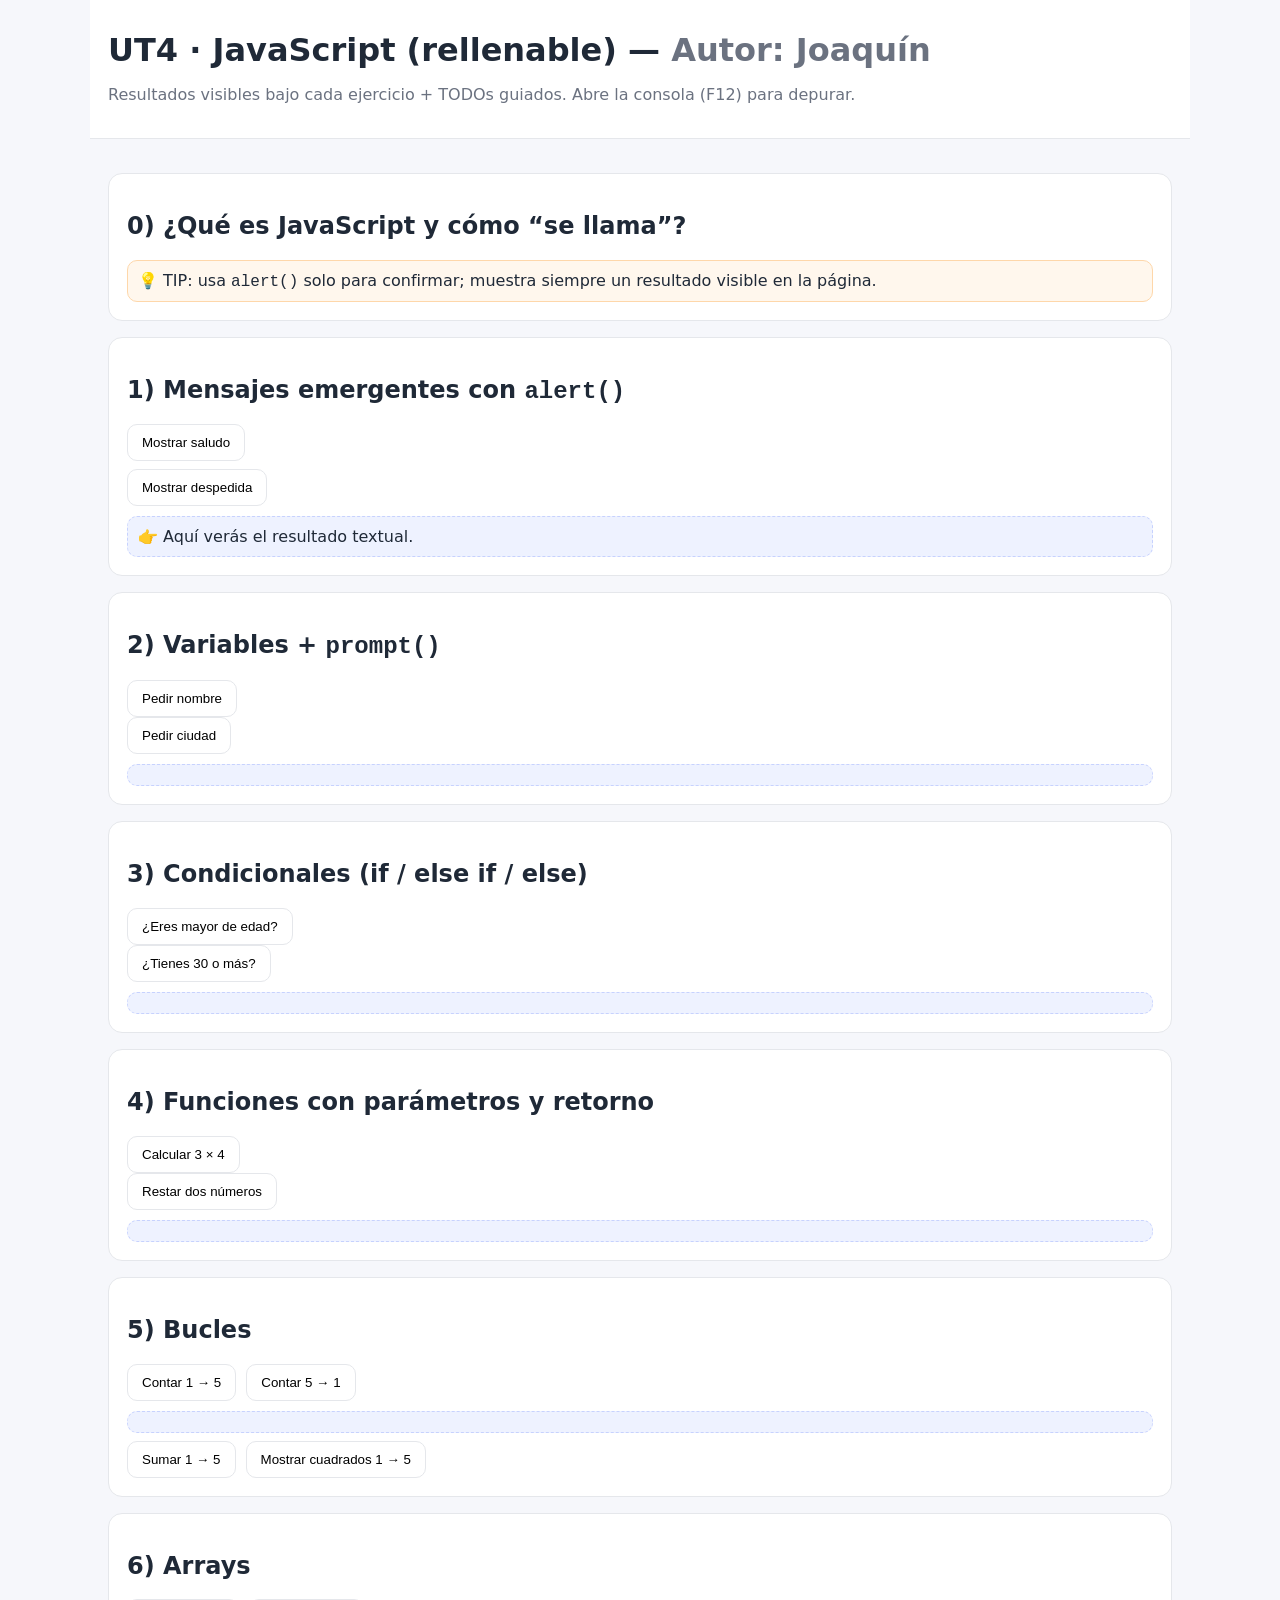
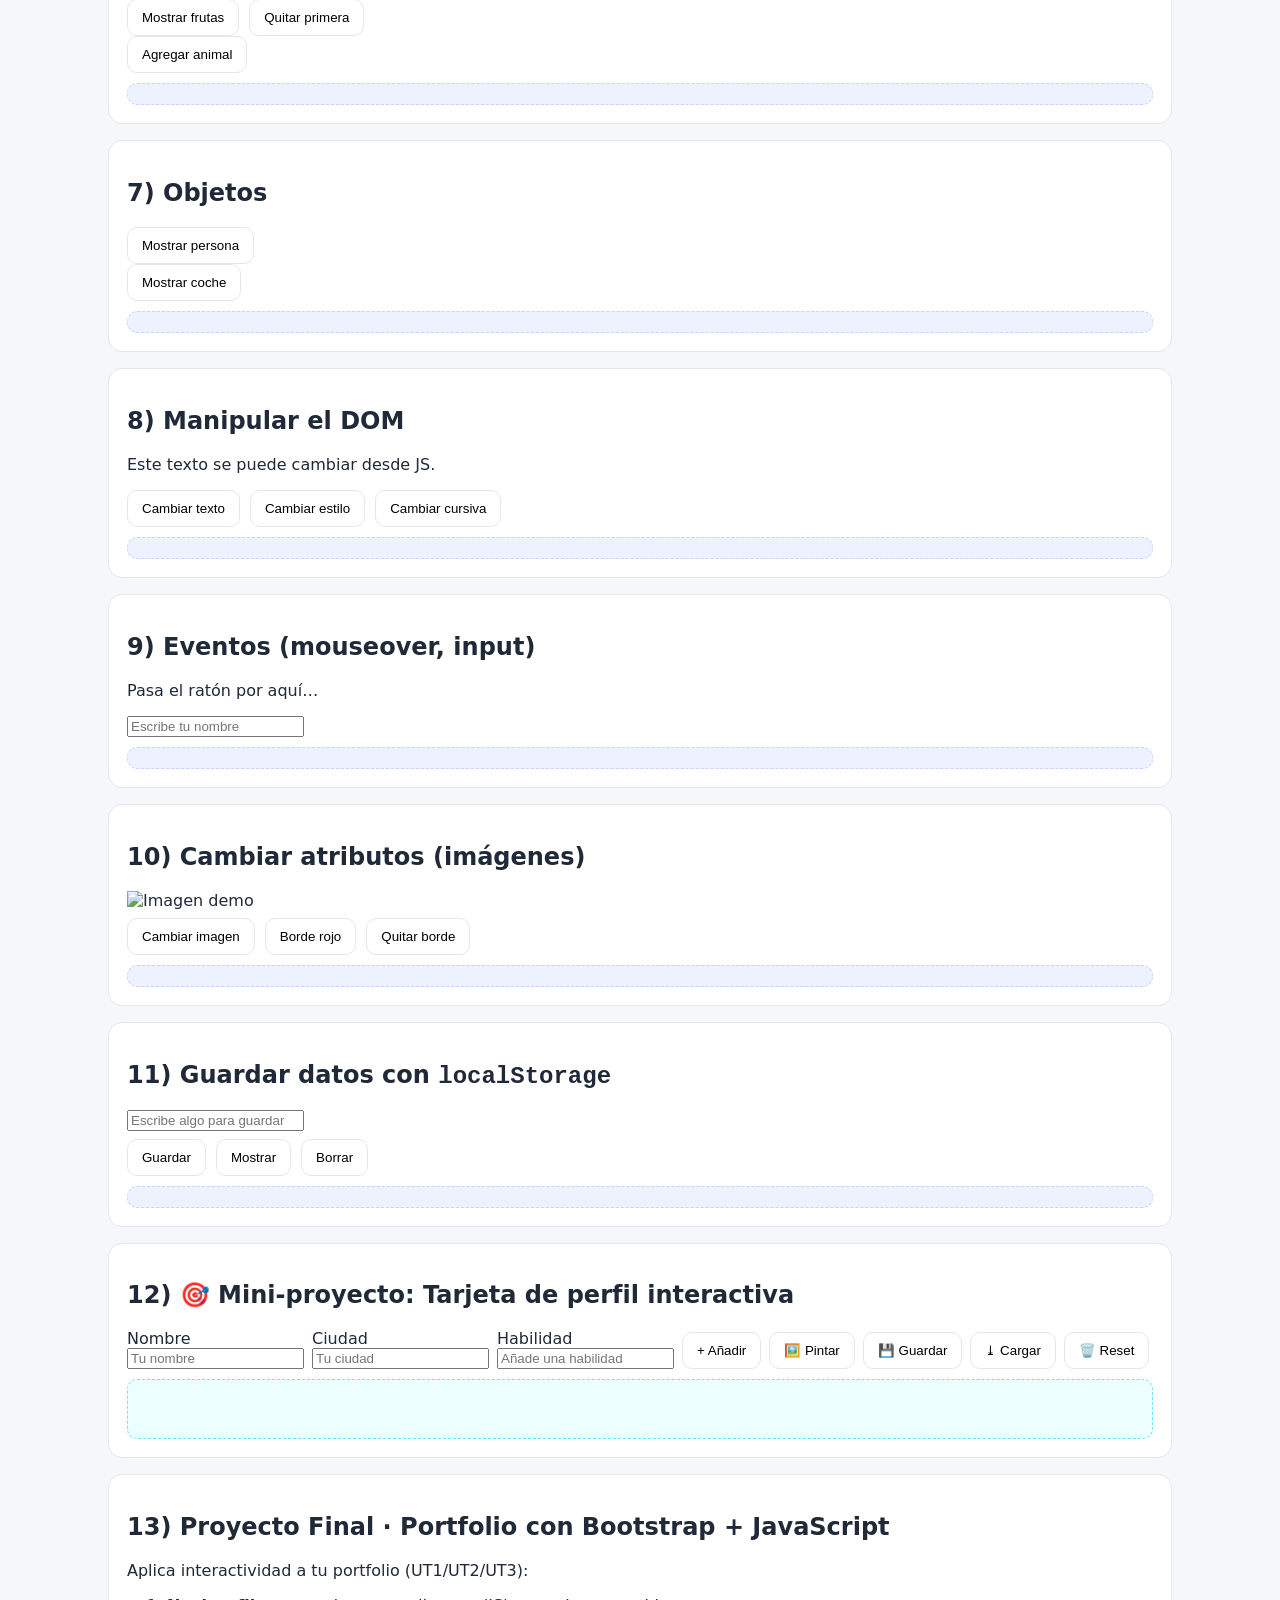
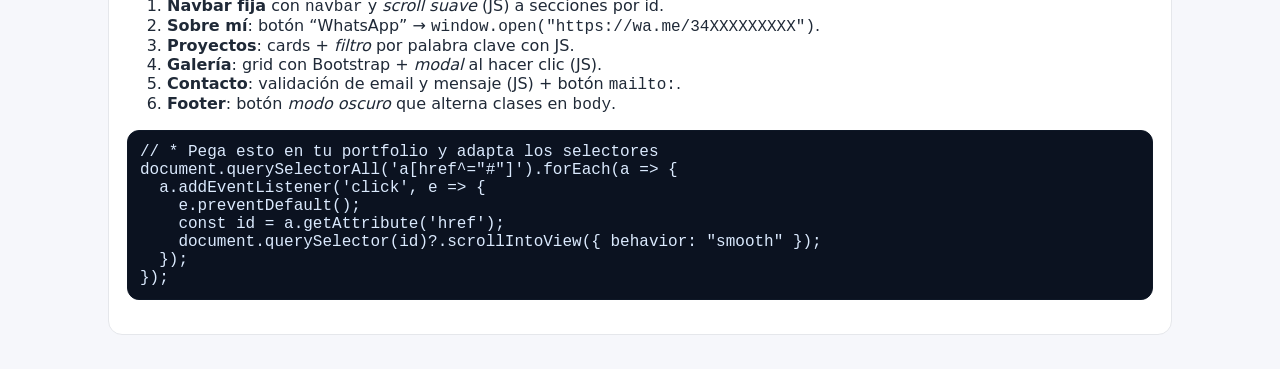
==== commit 28201dba: "subida nuevo proyecto" ====
--- a/Curso Iniciacion/UT4_Plantilla_JavaScript_Rellenable.html
+++ b/Curso Iniciacion/UT4_Plantilla_JavaScript_Rellenable.html
@@ -70,7 +70,6 @@
     <div class="tip">💡 TIP: usa <code>alert()</code> solo para confirmar; muestra siempre un resultado visible en la página.</div>
   </section>
 
-
   <!-- =========================================================
   1) alert()
   ========================================================== -->
@@ -78,6 +77,9 @@
     <h2>1) Mensajes emergentes con <code>alert()</code></h2>
     <div class="acciones">
       <button onclick="saludar()">Mostrar saludo</button>
+    </div>
+    <div class="acciones">
+      <button onclick="despedir()">Mostrar despedida</button>
     </div>
     <div id="res1" class="resultado">👉 Aquí verás el resultado textual.</div>
 
@@ -85,6 +87,13 @@
       function saludar(){
         alert("¡Hola! Bienvenido/a a JavaScript 🎉");
         document.getElementById('res1').innerText = "Se mostró un alert() de saludo.";
+      }
+    </script>
+    <script>
+      // TODO Alumno:
+      function despedir(){
+        alert("¡Hasta luego!");
+        document.getElementById('res1').innerText = "Se mostró un alert() de despedida.";
       }
     </script>
 
@@ -104,6 +113,9 @@
     <div class="acciones">
       <button onclick="preguntarNombre()">Pedir nombre</button>
     </div>
+    <div>
+      <button onclick="preguntarCiudad()">Pedir ciudad</button>
+    </div>
     <div id="res2" class="resultado"></div>
 
     <script>
@@ -114,6 +126,15 @@
         else{ res.innerText = "No escribiste nombre."; }
       }
     </script>
+    <script>
+      // TODO Alumno:
+      function preguntarCiudad(){
+        const ciudad = prompt("¿En qué ciudad vives?");
+        const res = document.getElementById('res2');
+        if(ciudad){ res.innerText = `Vives en ${ciudad}.`; alert(res.innerText); }
+        else{ res.innerText = "No escribiste ciudad."; }
+      }
+    </script>
 
     <!-- TODO Alumno:
          1) Crear preguntarCiudad() y mostrar "Vives en ...".
@@ -127,6 +148,9 @@
     <h2>3) Condicionales (if / else if / else)</h2>
     <div class="acciones">
       <button onclick="esMayor()">¿Eres mayor de edad?</button>
+    </div>
+    <div>
+      <button onclick="comprobarTreinta()">¿Tienes 30 o más?</button>
     </div>
     <div id="res3" class="resultado"></div>
 
@@ -142,6 +166,20 @@
         alert(msg);
       }
     </script>
+    <script>
+      // TODO Alumno:
+      function comprobarTreinta(){
+        const edad = Number(prompt("¿Edad?"));
+        let msg = "";
+        if(Number.isNaN(edad)) msg = "Entrada no válida.";
+        else if(edad >= 30) msg = "30 o más";
+        else if(edad >= 13 && edad <= 17) msg = "Entre 13 y 17";
+        else msg = "menos de 30";
+        document.getElementById('res3').innerText = msg;
+        alert(msg);
+      }
+    </script>
+
 
     <!-- TODO Alumno:
          comprobarTreinta(): "30 o más" / "menos de 30". BONUS: caso 13–17. -->
@@ -154,6 +192,9 @@
     <h2>4) Funciones con parámetros y retorno</h2>
     <div class="acciones">
       <button onclick="demoMultiplicar()">Calcular 3 × 4</button>
+    </div>
+    <div>
+      <button onclick="demoRestar()">Restar dos números</button>
     </div>
     <div id="res4" class="resultado"></div>
 
@@ -164,6 +205,22 @@
         document.getElementById('res4').innerText = "3 × 4 = " + r;
       }
     </script>
+    <script>
+      // TODO Alumno:
+      function restar(a,b){ return a-b; }
+      function demoRestar(){
+        const num1 = Number(prompt("Número 1:"));
+        const num2 = Number(prompt("Número 2:"));
+        if(Number.isNaN(num1) || Number.isNaN(num2)){
+          document.getElementById('res4').innerText = "Entrada no válida.";
+          alert("Entrada no válida.");
+          return;
+        }
+        const r = restar(num1, num2);
+        document.getElementById('res4').innerText = `${num1} - ${num2} = ${r}`;
+        alert(`${num1} - ${num2} = ${r}`);
+      }
+    </script>
 
     <!-- TODO Alumno:
          restar(a,b) + demoRestar() con prompt y validación numérica. -->
@@ -193,8 +250,30 @@
       }
     </script>
 
-    <!-- TODO Alumno:
-         Pares 2..10. BONUS: FizzBuzz 1..20. -->
+    <div class="acciones">
+      <button onclick="sumarUnoACinco()">Sumar 1 → 5</button>
+      <button onclick="mostrarCuadrados()">Mostrar cuadrados 1 → 5</button>
+    </div>
+
+    <script>
+      // Ejercicio sencillo: sumar del 1 al 5 y mostrar cuadrados del 1 al 5
+      function sumarUnoACinco(){
+      let suma = 0;
+      for(let i = 1; i <= 5; i++){ suma += i; }
+      document.getElementById('res5').innerText = `Suma 1→5 = ${suma}`;
+      }
+
+      function mostrarCuadrados(){
+      const cuadrados = [];
+      for(let i = 1; i <= 5; i++){ cuadrados.push(i * i); }
+      document.getElementById('res5').innerText = `Cuadrados: ${cuadrados.join(" • ")}`;
+      }
+    </script>
+
+    <!-- TODO Alumno:
+       Reemplaza FizzBuzz por estos ejercicios más sencillos:
+       - sumarUnoACinco()
+       - mostrarCuadrados() -->
   </section>
 
   <!-- =========================================================
@@ -205,6 +284,9 @@
     <div class="acciones">
       <button onclick="listarFrutas()">Mostrar frutas</button>
       <button onclick="quitarPrimera()">Quitar primera</button>
+    </div>
+    <div>
+      <button onclick="agregarAnimal()">Agregar animal</button>
     </div>
     <div id="res6" class="resultado"></div>
 
@@ -214,6 +296,20 @@
       function listarFrutas(){ renderFrutas(); }
       function quitarPrimera(){ frutas.shift(); renderFrutas(); }
     </script>
+    <script>
+      // TODO Alumno:
+      const animales = [];
+      function agregarAnimal(){
+        const nuevo = prompt("Nombre del animal:");
+        if(nuevo){
+          animales.push(nuevo);
+          renderAnimales();
+        }
+      }
+      function renderAnimales(){
+        document.getElementById('res6').innerText = "Animales: " + (animales.length ? animales.join(", ") : "(ninguno)");
+      }
+    </script>
 
     <!-- TODO Alumno:
          Crea animales[] y botón “Agregar animal” con push() + render. -->
@@ -227,16 +323,30 @@
     <div class="acciones">
       <button onclick="mostrarPersona()">Mostrar persona</button>
     </div>
+    <div>
+      <button onclick="mostrarCoche()">Mostrar coche</button>
+    </div>
     <div id="res7" class="resultado"></div>
 
     <script>
       function mostrarPersona(){
         const persona = { nombre:"Alex", edad:28, ciudad:"Madrid" };
+        const dani = { nombre:"Dani", edad:25, ciudad:"Barcelona" };
         document.getElementById('res7').innerText =
-          `Me llamo ${persona.nombre}, tengo ${persona.edad} años y vivo en ${persona.ciudad}.`;
-      }
-    </script>
-
+          `Me llamo ${dani.nombre}, tengo ${dani.edad} años y vivo en ${dani.ciudad}.`;
+      }
+    </script>
+    <script>
+      // TODO Alumno:
+      function mostrarCoche(){
+        const coche = { marca:"Toyota", modelo:"Corolla", año:2020,
+                        resumen: function(){
+                          return `Coche: ${this.marca} ${this.modelo} (${this.año})`;
+                        }
+                      };
+        document.getElementById('res7').innerText = coche.resumen();
+      }
+    </script>
     <!-- TODO Alumno:
          Crea coche{marca,modelo,año} y muéstralo. BONUS: método resumen(). -->
   </section>
@@ -250,6 +360,7 @@
     <div class="acciones">
       <button onclick="cambiarTexto()">Cambiar texto</button>
       <button onclick="cambiarEstilo()">Cambiar estilo</button>
+      <button onclick="cambiarCursiva()">Cambiar cursiva</button>
     </div>
     <div id="res8" class="resultado"></div>
 
@@ -263,6 +374,18 @@
         const p = document.getElementById('pDemo');
         p.style.color = "#2563eb"; p.style.fontWeight = "700";
         document.getElementById('res8').innerText = "Aplicado color y negrita.";
+      }
+    </script>
+    <script>
+      function cambiarEstilo(){
+        const p = document.getElementById('pDemo');
+        p.style.color = "#2563eb"; p.style.fontWeight = "700";
+        document.getElementById('res8').innerText = "Aplicado color y negrita.";
+      }
+      function cambiarCursiva(){
+        const p = document.getElementById('pDemo');
+        p.style.fontStyle = p.style.fontStyle === "italic" ? "normal" : "italic";
+        document.getElementById('res8').innerText = "Cursiva alternada.";
       }
     </script>
 
@@ -426,130 +549,6 @@
          ✔ Publica en Netlify/Vercel si quieres compartirlo. -->
   </section>
 
-  <!-- =========================================================
-  14) OBJETOS (avanzado)
-  ========================================================== -->
-  <section id="s14">
-    <h2>14) Objetos (avanzado): métodos, this, clonado</h2>
-    <div class="acciones">
-      <button onclick="mostrarResumenPersona()">Crear y mostrar resumen()</button>
-      <button onclick="clonarYActualizar()">Clonar y actualizar</button>
-      <button onclick="listarClavesValores()">Listar claves/valores</button>
-    </div>
-    <div id="res14" class="resultado"></div>
-
-    <script>
-      // Ejemplo de objeto con método que usa 'this'
-      const personaAvz = {
-        nombre: "Lucía",
-        edad: 32,
-        ciudad: "Sevilla",
-        saludo: function(){ return `Soy ${this.nombre} de ${this.ciudad}.`; }
-      };
-      function mostrarResumenPersona(){
-        const { nombre, edad, ciudad } = personaAvz; // destructuring
-        const msg = `${personaAvz.saludo()} Tengo ${edad} años.`;
-        document.getElementById('res14').innerText = msg;
-      }
-      function clonarYActualizar(){
-        // Clonar superficialmente con spread y actualizar un campo
-        const copia = { ...personaAvz, ciudad: "Valencia" };
-        document.getElementById('res14').innerText =
-          `Clonado: ${copia.nombre} ahora vive en ${copia.ciudad}. (Original: ${personaAvz.ciudad})`;
-      }
-      function listarClavesValores(){
-        const claves = Object.keys(personaAvz).join(', ');
-        const vals = Object.values(personaAvz).map(v => typeof v === 'function' ? '[función]' : v).join(', ');
-        document.getElementById('res14').innerHTML =
-          `<strong>Claves:</strong> ${claves}<br><strong>Valores:</strong> ${vals}`;
-      }
-    </script>
-
-    <!-- TODO Alumno:
-         1) Añade un método cambiarCiudad(nueva) que actualice this.ciudad y repinte el resultado.
-         2) BONUS: Crea un objeto coche con método resumen() y compáralo con personaAvz. -->
-  </section>
-
-  <!-- =========================================================
-  15) AJAX (fetch a API pública)
-  ========================================================== -->
-  <section id="s15">
-    <h2>15) AJAX con fetch: cargar datos remotos</h2>
-    <div class="acciones">
-      <button onclick="cargarPost()">Cargar post #1</button>
-      <button onclick="limpiarPost()">Limpiar</button>
-    </div>
-    <div id="res15" class="resultado"></div>
-
-    <script>
-      async function cargarPost(){
-        const box = document.getElementById('res15');
-        box.innerText = 'Cargando...';
-        try{
-          const resp = await fetch('https://jsonplaceholder.typicode.com/posts/1');
-          if(!resp.ok) throw new Error('HTTP ' + resp.status);
-          const data = await resp.json();
-          box.innerHTML = `<strong>${data.title}</strong><br><span class="muted">ID: ${data.id}</span><p>${data.body}</p>`;
-        }catch(err){
-          box.innerText = 'Error al cargar: ' + err.message;
-        }
-      }
-      function limpiarPost(){ document.getElementById('res15').innerText = ''; }
-    </script>
-
-    <!-- TODO Alumno:
-         1) Cambia la URL para cargar el post con id indicado por prompt().
-         2) BONUS: Carga los comentarios del post y muéstralos como lista. -->
-  </section>
-
-  <!-- =========================================================
-  16) PROMESAS (then/catch y async/await)
-  ========================================================== -->
-  <section id="s16">
-    <h2>16) Promesas: asincronía controlada</h2>
-    <div class="acciones">
-      <button onclick="demoPromiseThen()">Ejecutar con then/catch</button>
-      <button onclick="demoPromiseAwait()">Ejecutar con async/await</button>
-    </div>
-    <div id="res16" class="resultado"></div>
-
-    <script>
-      // Crea una promesa que resuelve o rechaza tras 1.2s
-      function tareaAsincrona(exito=true){
-        return new Promise((resolve, reject) => {
-          setTimeout(() => {
-            if(exito) resolve('✅ Operación completada');
-            else reject(new Error('❌ Falló la operación'));
-          }, 1200);
-        });
-      }
-      function demoPromiseThen(){
-        const box = document.getElementById('res16');
-        box.innerText = 'Ejecutando...';
-        // 50% éxito/fracaso para ver ambos caminos
-        const ok = Math.random() >= 0.5;
-        tareaAsincrona(ok)
-          .then(msg => { box.innerText = msg; })
-          .catch(err => { box.innerText = 'Error: ' + err.message; })
-          .finally(() => { box.insertAdjacentHTML('beforeend', '<br><span class="muted">(finalizó)</span>'); });
-      }
-      async function demoPromiseAwait(){
-        const box = document.getElementById('res16');
-        box.innerText = 'Esperando resultado...';
-        try{
-          const msg = await tareaAsincrona(true);
-          box.innerText = msg + ' (vía await)';
-        }catch(err){
-          box.innerText = 'Error: ' + err.message;
-        }
-      }
-    </script>
-
-    <!-- TODO Alumno:
-         1) Cambia tareaAsincrona para que reciba un tiempo (ms) por prompt() y muestra una barra de progreso simple.
-         2) BONUS: Encadena dos promesas (A -> B) y maneja errores con recuperación. -->
-  </section>
-
 </main>
 
 </body>
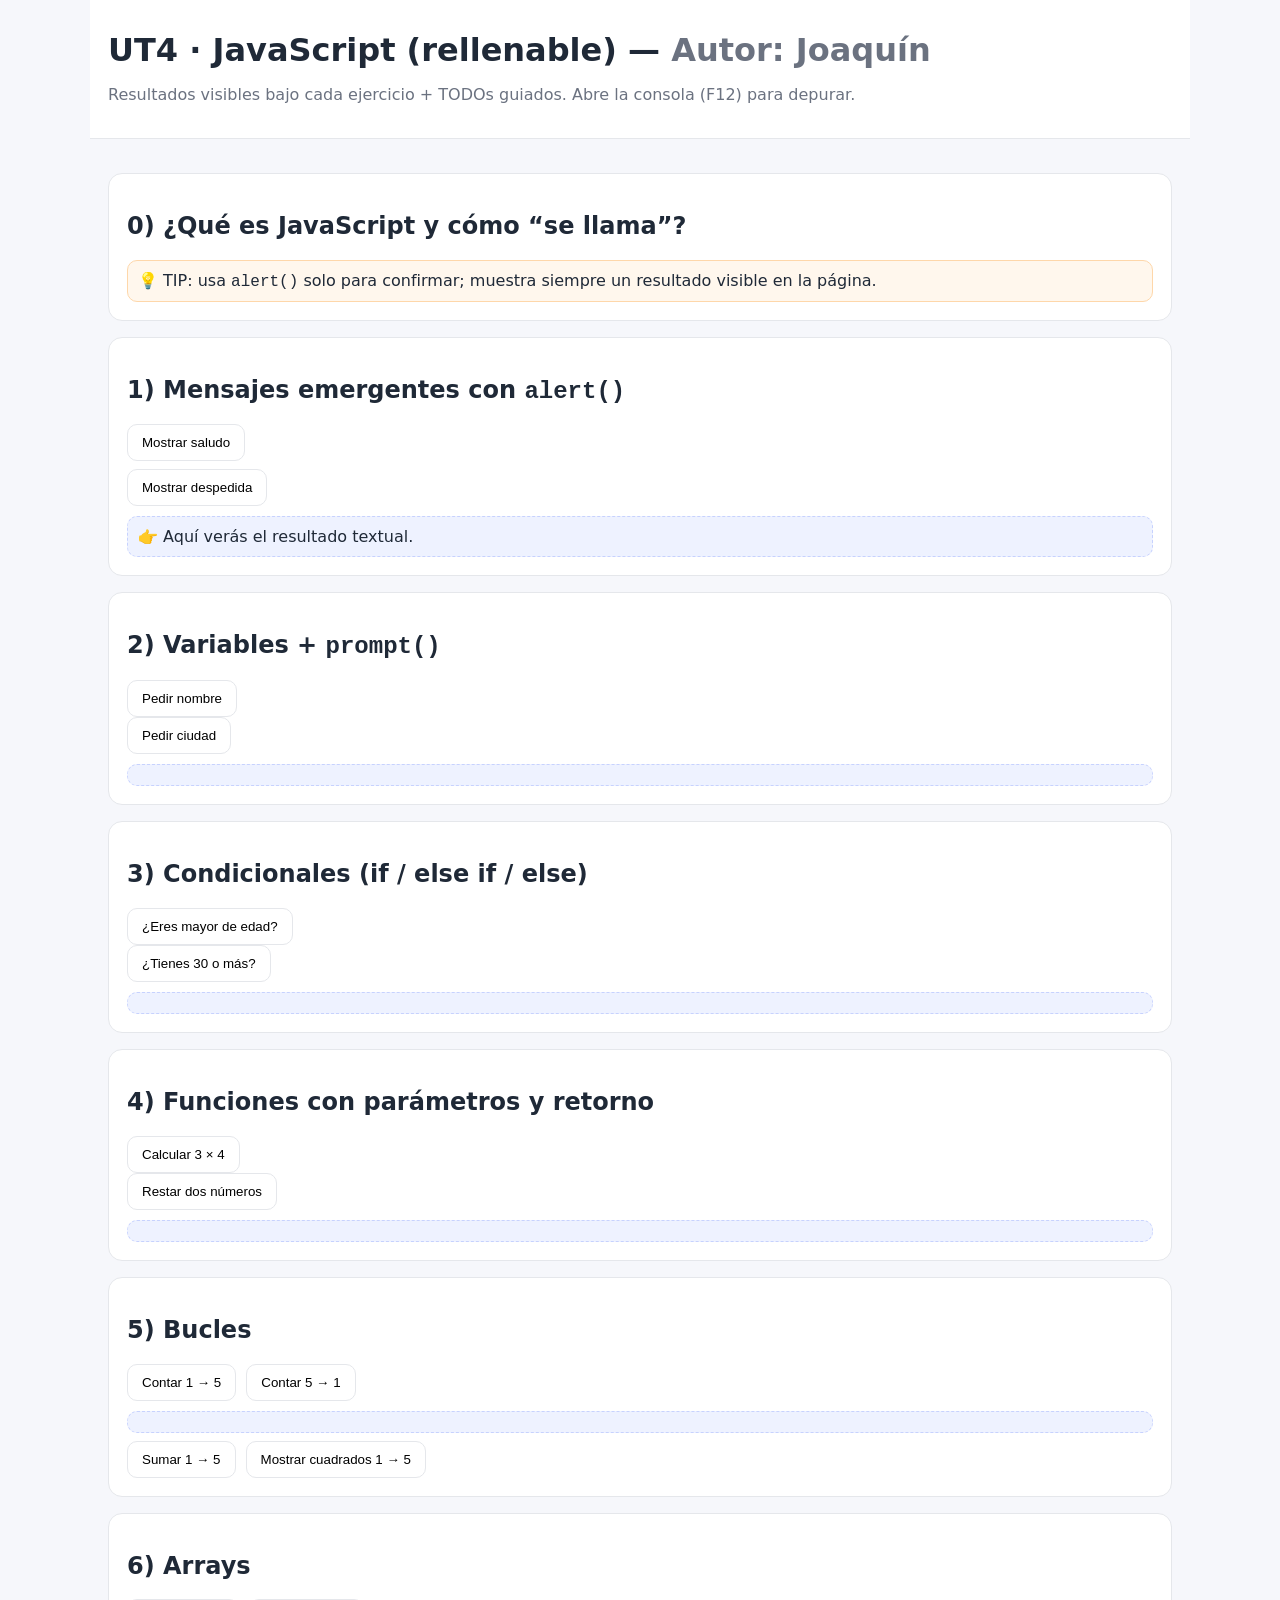
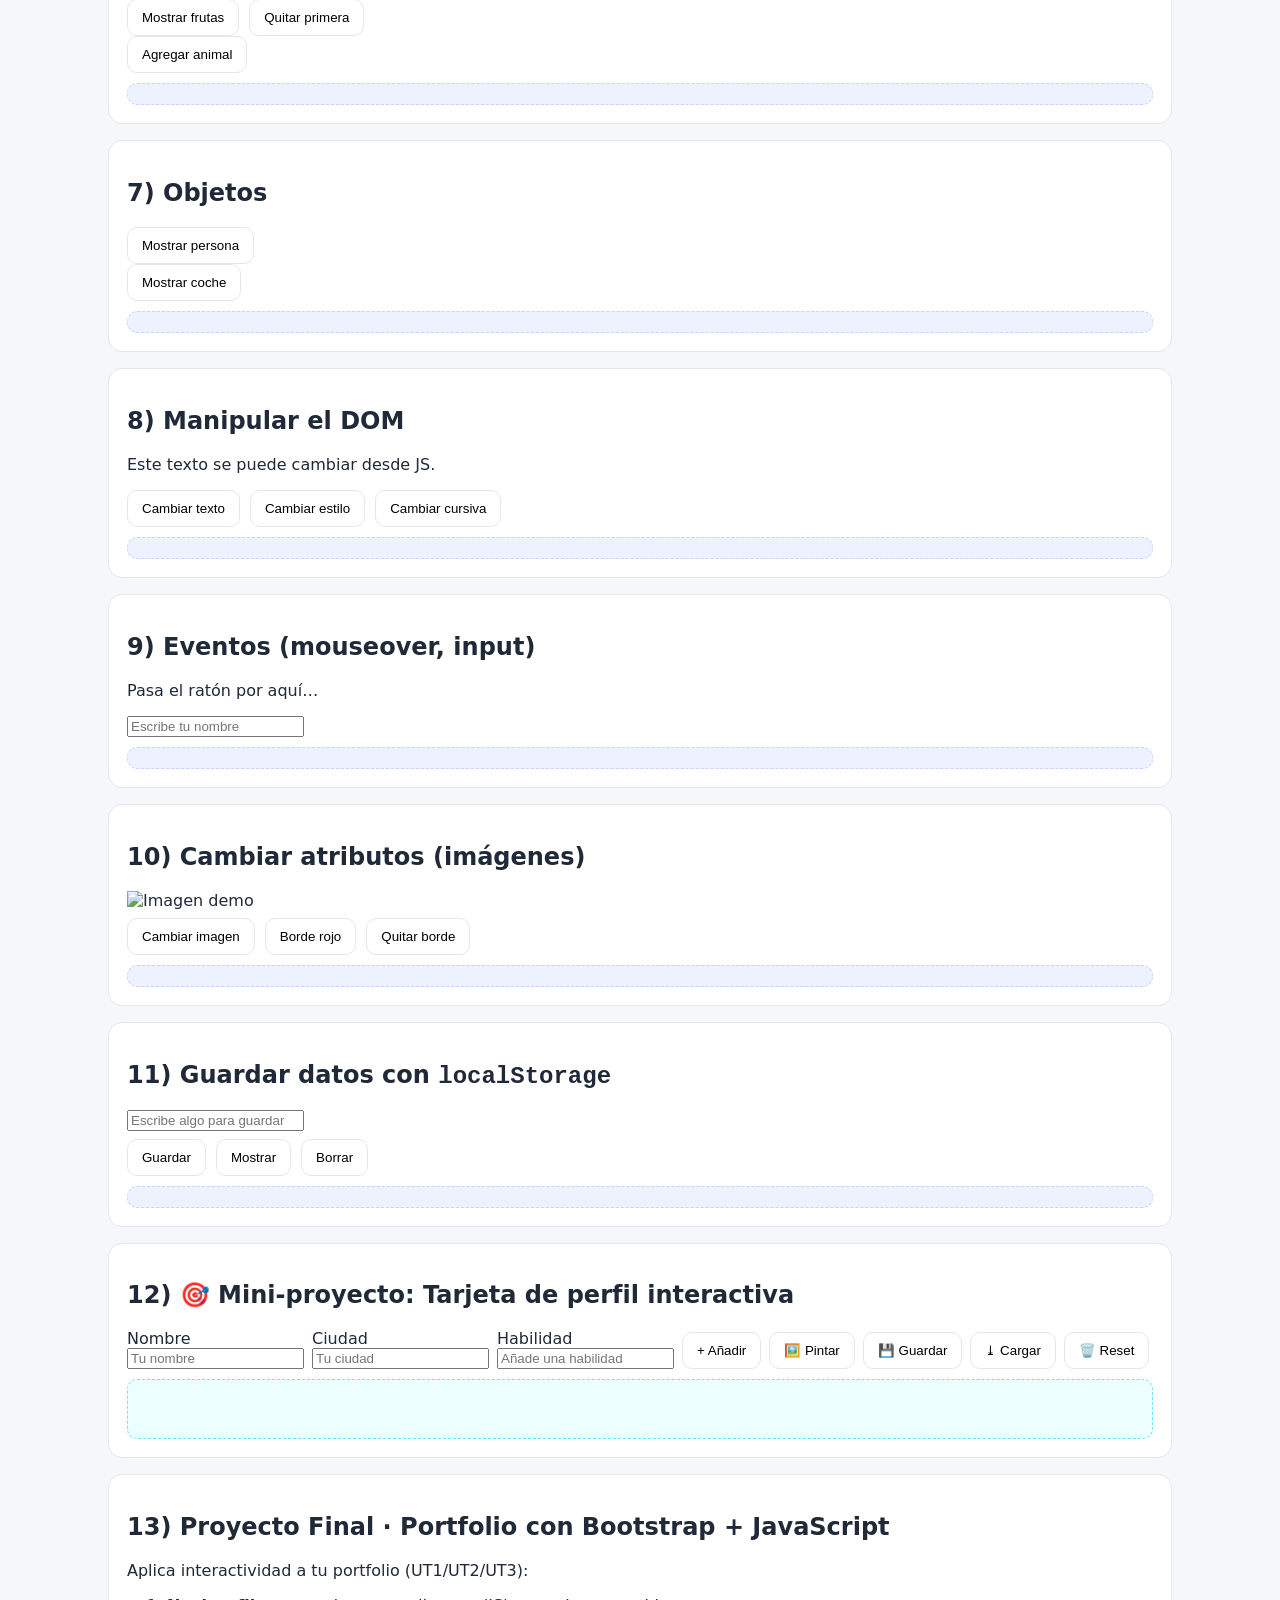
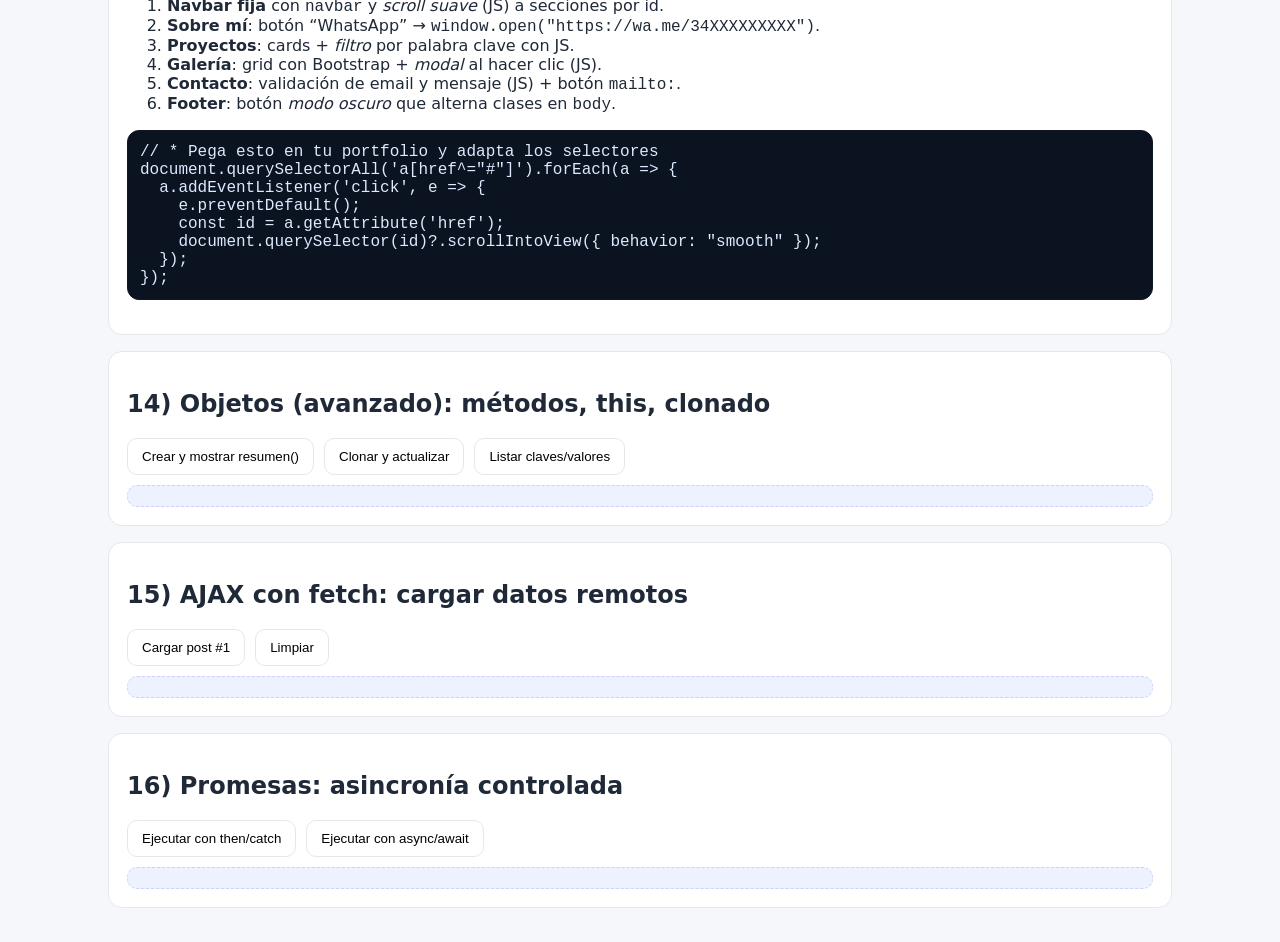
==== commit 05431ef9: "Merge branch 'main' of https://github.com/llanes37/clase-dani" ====
--- a/Curso Iniciacion/UT4_Plantilla_JavaScript_Rellenable.html
+++ b/Curso Iniciacion/UT4_Plantilla_JavaScript_Rellenable.html
@@ -70,6 +70,7 @@
     <div class="tip">💡 TIP: usa <code>alert()</code> solo para confirmar; muestra siempre un resultado visible en la página.</div>
   </section>
 
+
   <!-- =========================================================
   1) alert()
   ========================================================== -->
@@ -549,6 +550,130 @@
          ✔ Publica en Netlify/Vercel si quieres compartirlo. -->
   </section>
 
+  <!-- =========================================================
+  14) OBJETOS (avanzado)
+  ========================================================== -->
+  <section id="s14">
+    <h2>14) Objetos (avanzado): métodos, this, clonado</h2>
+    <div class="acciones">
+      <button onclick="mostrarResumenPersona()">Crear y mostrar resumen()</button>
+      <button onclick="clonarYActualizar()">Clonar y actualizar</button>
+      <button onclick="listarClavesValores()">Listar claves/valores</button>
+    </div>
+    <div id="res14" class="resultado"></div>
+
+    <script>
+      // Ejemplo de objeto con método que usa 'this'
+      const personaAvz = {
+        nombre: "Lucía",
+        edad: 32,
+        ciudad: "Sevilla",
+        saludo: function(){ return `Soy ${this.nombre} de ${this.ciudad}.`; }
+      };
+      function mostrarResumenPersona(){
+        const { nombre, edad, ciudad } = personaAvz; // destructuring
+        const msg = `${personaAvz.saludo()} Tengo ${edad} años.`;
+        document.getElementById('res14').innerText = msg;
+      }
+      function clonarYActualizar(){
+        // Clonar superficialmente con spread y actualizar un campo
+        const copia = { ...personaAvz, ciudad: "Valencia" };
+        document.getElementById('res14').innerText =
+          `Clonado: ${copia.nombre} ahora vive en ${copia.ciudad}. (Original: ${personaAvz.ciudad})`;
+      }
+      function listarClavesValores(){
+        const claves = Object.keys(personaAvz).join(', ');
+        const vals = Object.values(personaAvz).map(v => typeof v === 'function' ? '[función]' : v).join(', ');
+        document.getElementById('res14').innerHTML =
+          `<strong>Claves:</strong> ${claves}<br><strong>Valores:</strong> ${vals}`;
+      }
+    </script>
+
+    <!-- TODO Alumno:
+         1) Añade un método cambiarCiudad(nueva) que actualice this.ciudad y repinte el resultado.
+         2) BONUS: Crea un objeto coche con método resumen() y compáralo con personaAvz. -->
+  </section>
+
+  <!-- =========================================================
+  15) AJAX (fetch a API pública)
+  ========================================================== -->
+  <section id="s15">
+    <h2>15) AJAX con fetch: cargar datos remotos</h2>
+    <div class="acciones">
+      <button onclick="cargarPost()">Cargar post #1</button>
+      <button onclick="limpiarPost()">Limpiar</button>
+    </div>
+    <div id="res15" class="resultado"></div>
+
+    <script>
+      async function cargarPost(){
+        const box = document.getElementById('res15');
+        box.innerText = 'Cargando...';
+        try{
+          const resp = await fetch('https://jsonplaceholder.typicode.com/posts/1');
+          if(!resp.ok) throw new Error('HTTP ' + resp.status);
+          const data = await resp.json();
+          box.innerHTML = `<strong>${data.title}</strong><br><span class="muted">ID: ${data.id}</span><p>${data.body}</p>`;
+        }catch(err){
+          box.innerText = 'Error al cargar: ' + err.message;
+        }
+      }
+      function limpiarPost(){ document.getElementById('res15').innerText = ''; }
+    </script>
+
+    <!-- TODO Alumno:
+         1) Cambia la URL para cargar el post con id indicado por prompt().
+         2) BONUS: Carga los comentarios del post y muéstralos como lista. -->
+  </section>
+
+  <!-- =========================================================
+  16) PROMESAS (then/catch y async/await)
+  ========================================================== -->
+  <section id="s16">
+    <h2>16) Promesas: asincronía controlada</h2>
+    <div class="acciones">
+      <button onclick="demoPromiseThen()">Ejecutar con then/catch</button>
+      <button onclick="demoPromiseAwait()">Ejecutar con async/await</button>
+    </div>
+    <div id="res16" class="resultado"></div>
+
+    <script>
+      // Crea una promesa que resuelve o rechaza tras 1.2s
+      function tareaAsincrona(exito=true){
+        return new Promise((resolve, reject) => {
+          setTimeout(() => {
+            if(exito) resolve('✅ Operación completada');
+            else reject(new Error('❌ Falló la operación'));
+          }, 1200);
+        });
+      }
+      function demoPromiseThen(){
+        const box = document.getElementById('res16');
+        box.innerText = 'Ejecutando...';
+        // 50% éxito/fracaso para ver ambos caminos
+        const ok = Math.random() >= 0.5;
+        tareaAsincrona(ok)
+          .then(msg => { box.innerText = msg; })
+          .catch(err => { box.innerText = 'Error: ' + err.message; })
+          .finally(() => { box.insertAdjacentHTML('beforeend', '<br><span class="muted">(finalizó)</span>'); });
+      }
+      async function demoPromiseAwait(){
+        const box = document.getElementById('res16');
+        box.innerText = 'Esperando resultado...';
+        try{
+          const msg = await tareaAsincrona(true);
+          box.innerText = msg + ' (vía await)';
+        }catch(err){
+          box.innerText = 'Error: ' + err.message;
+        }
+      }
+    </script>
+
+    <!-- TODO Alumno:
+         1) Cambia tareaAsincrona para que reciba un tiempo (ms) por prompt() y muestra una barra de progreso simple.
+         2) BONUS: Encadena dos promesas (A -> B) y maneja errores con recuperación. -->
+  </section>
+
 </main>
 
 </body>
